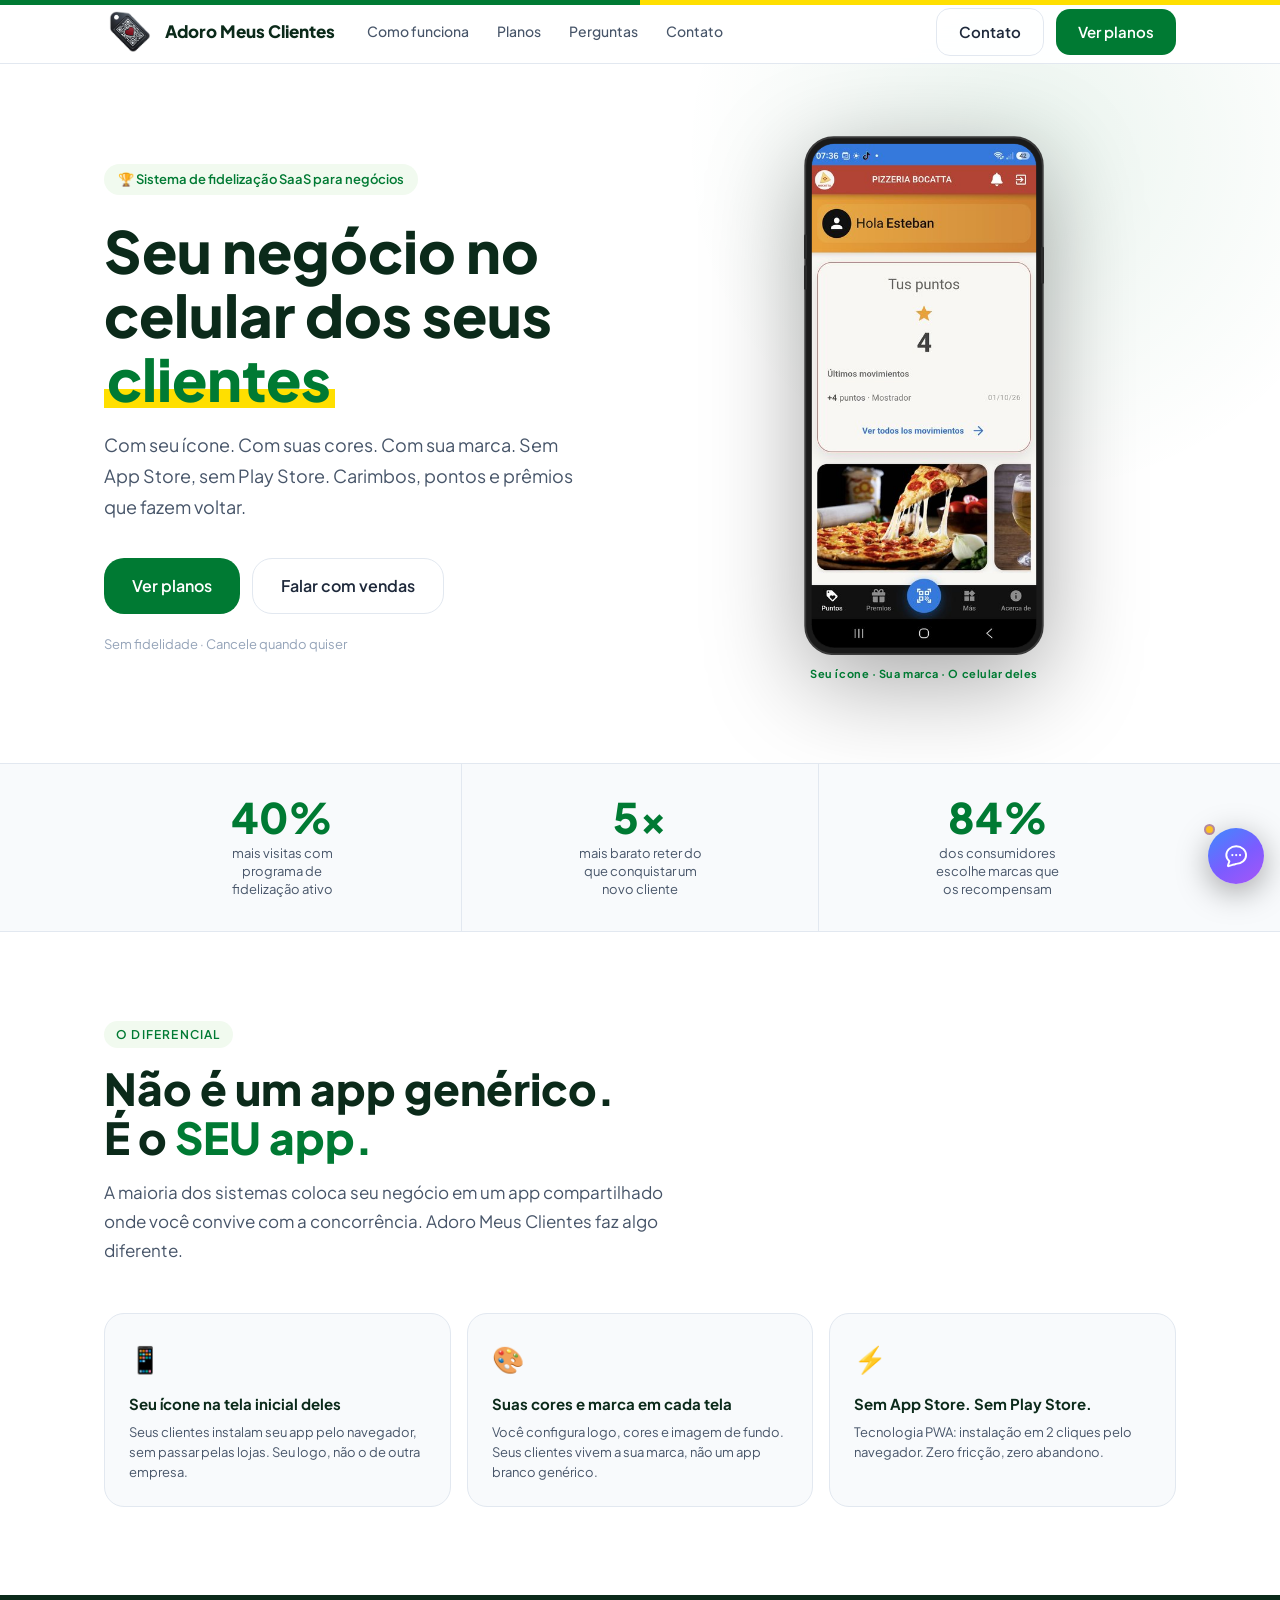
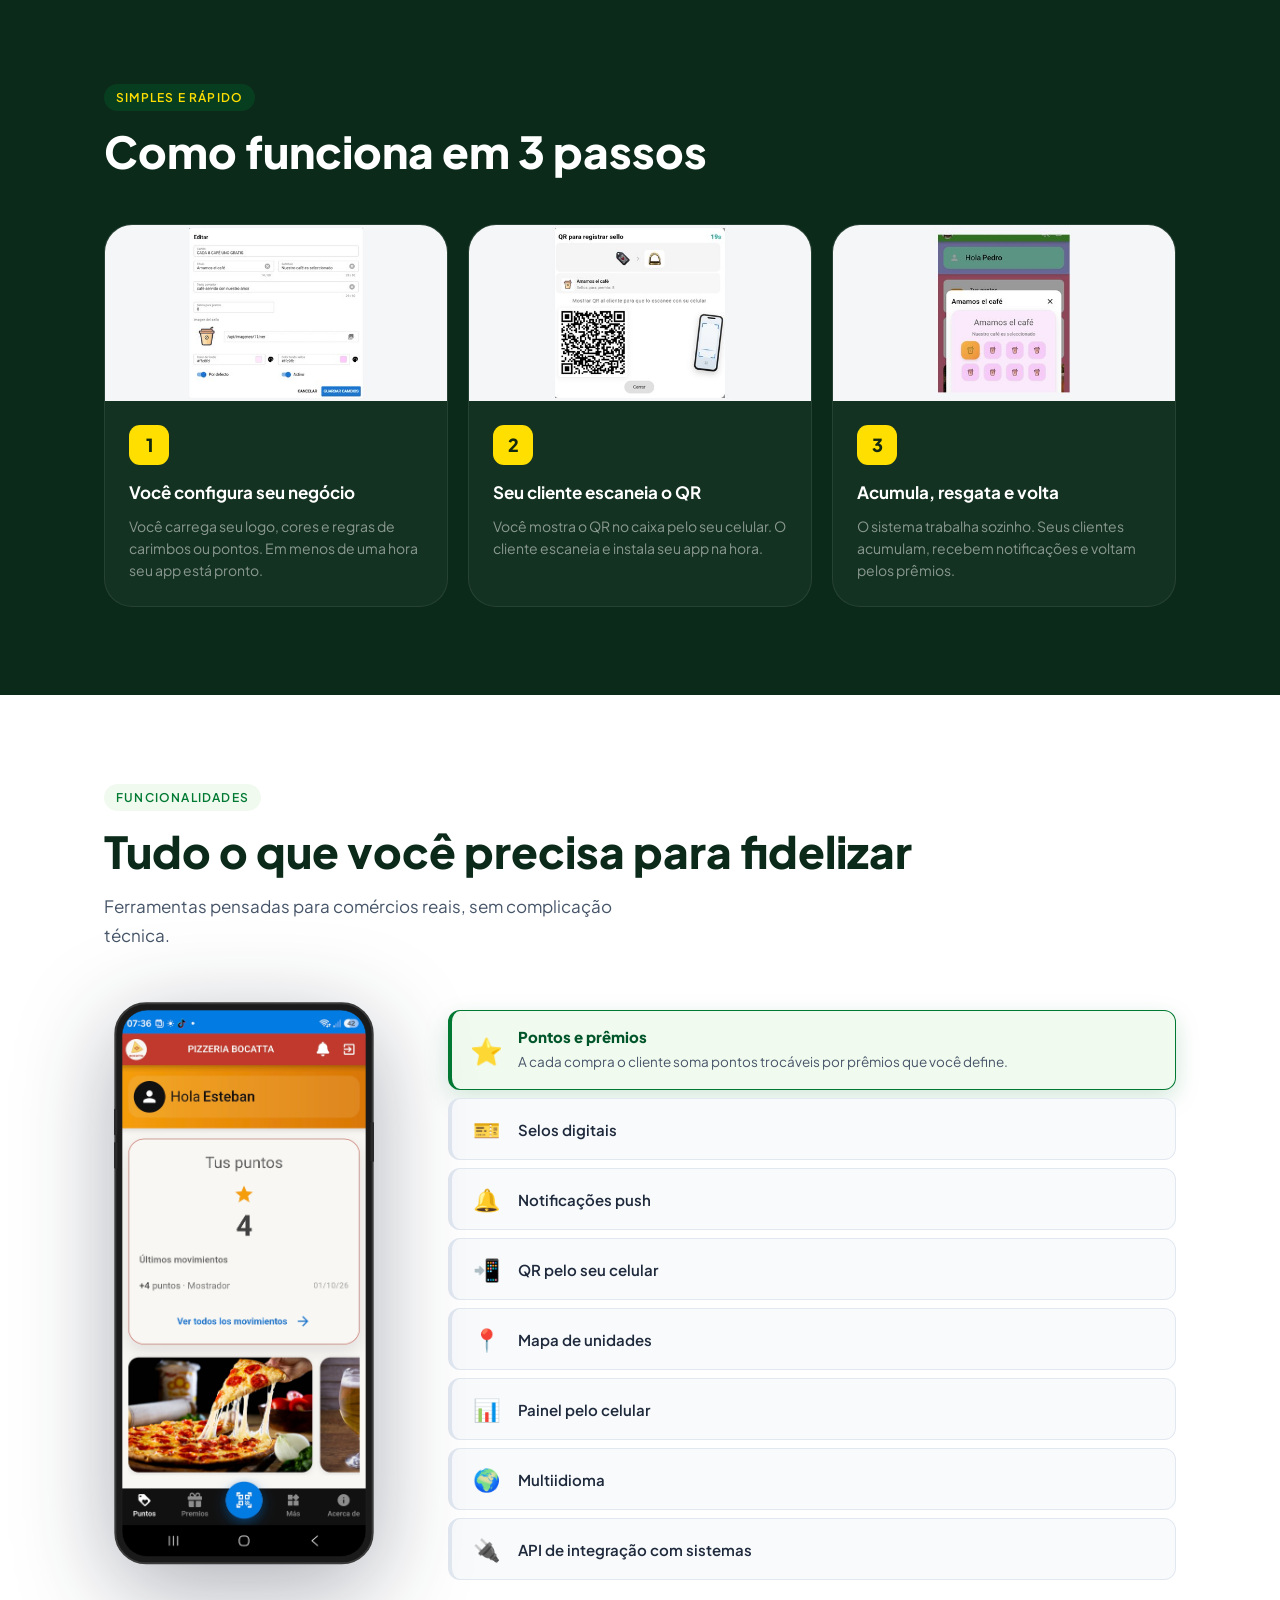
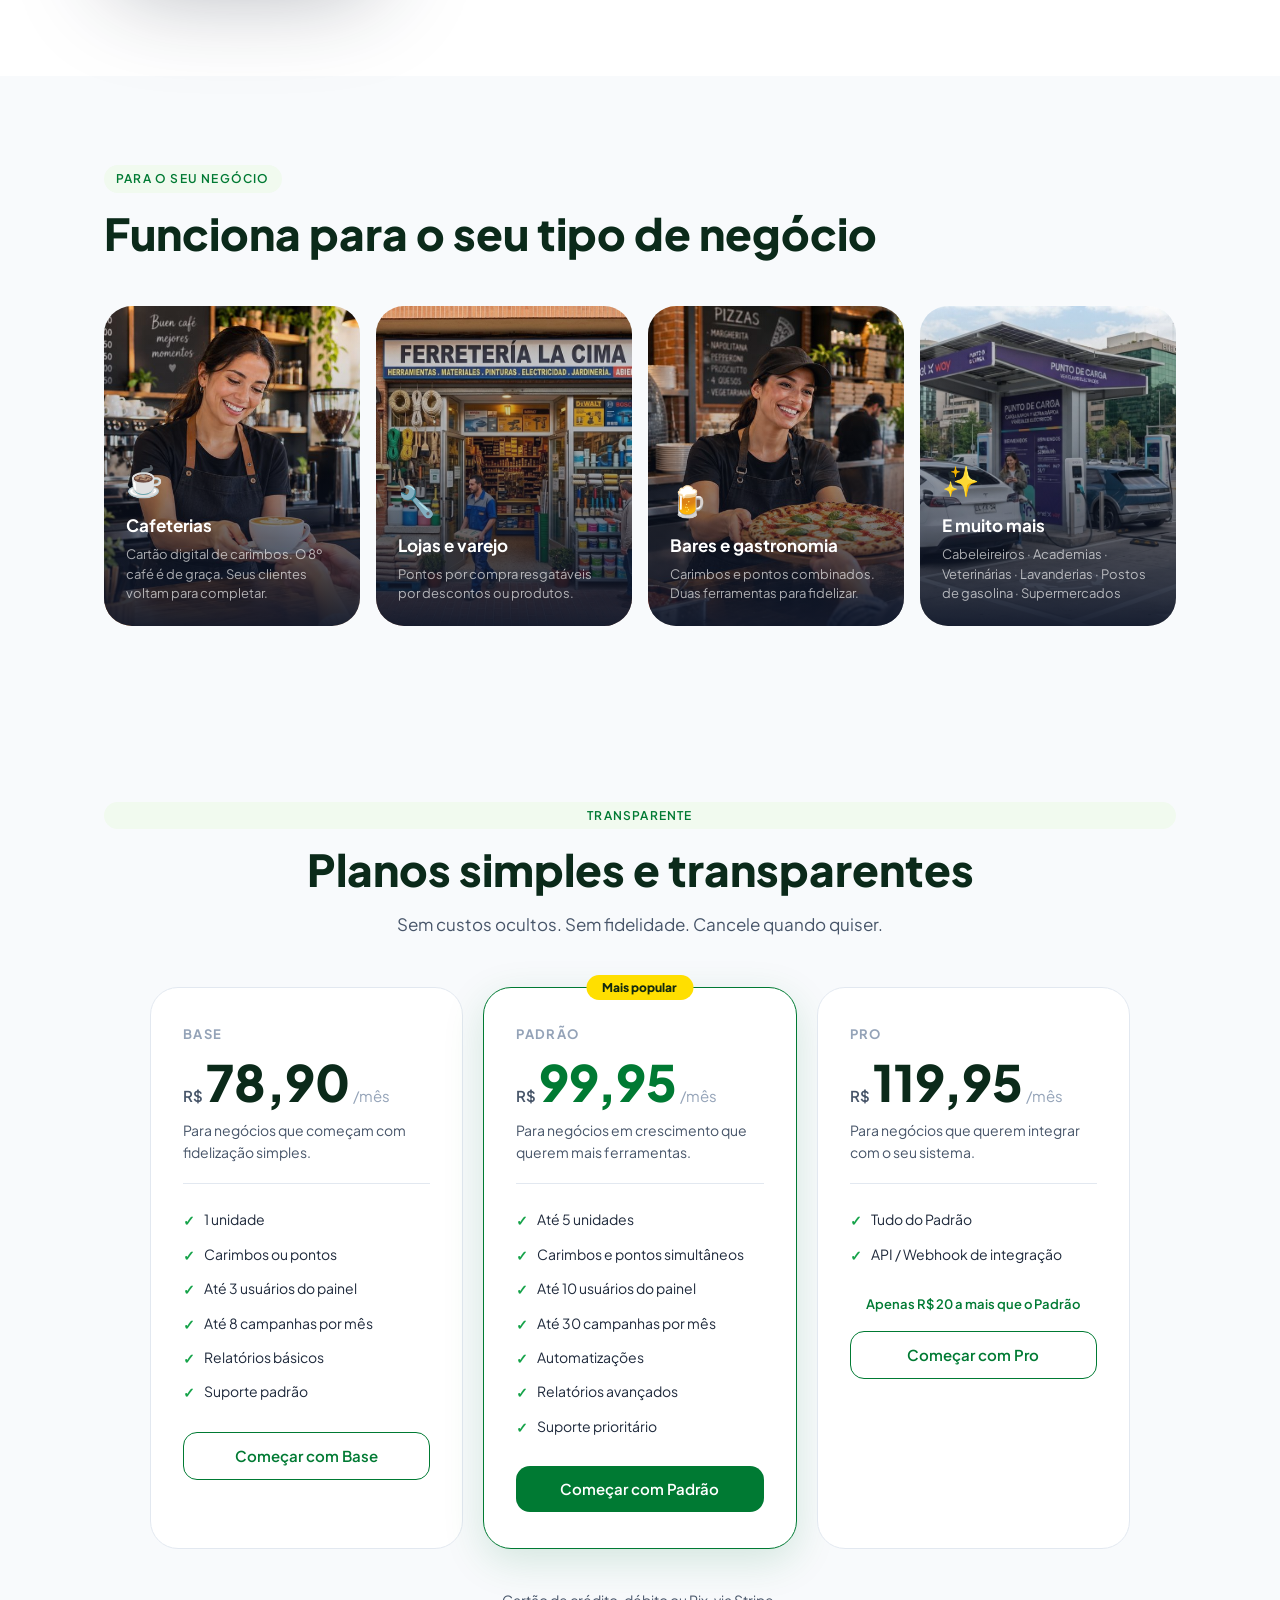
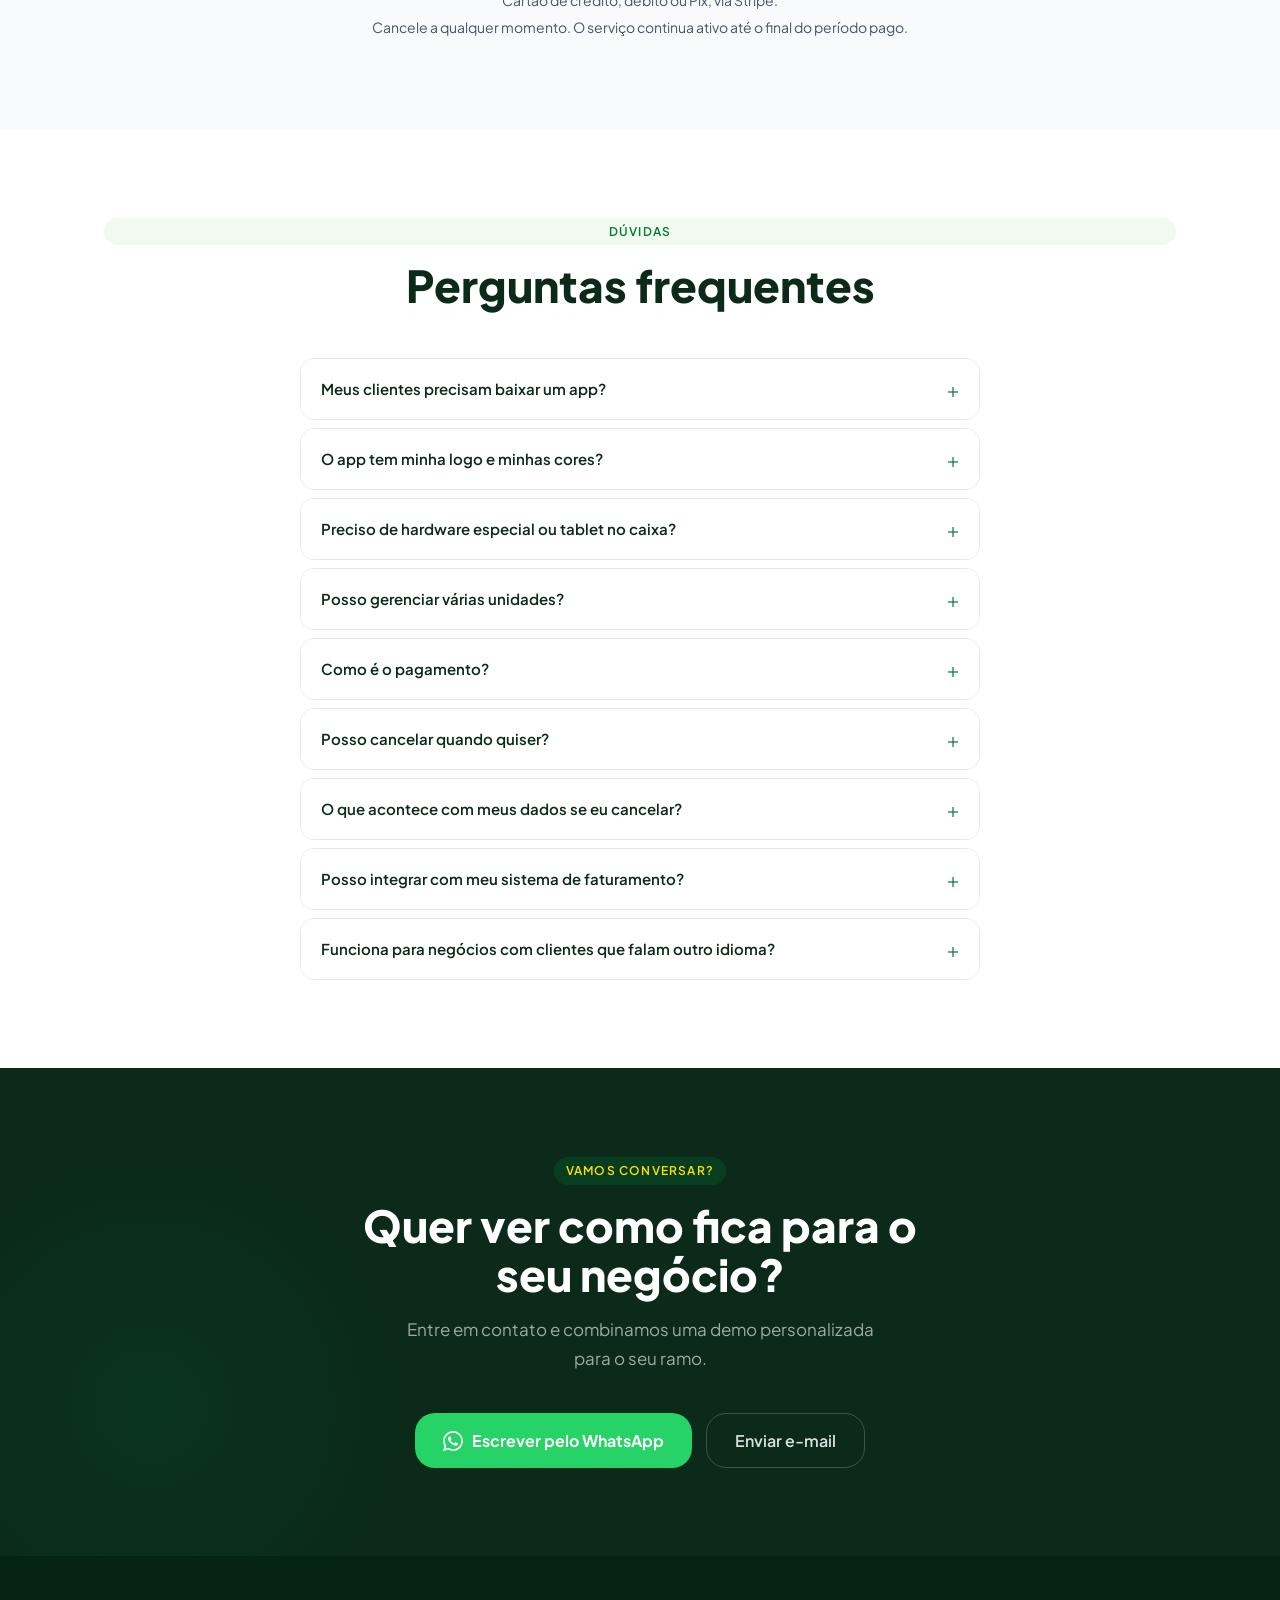
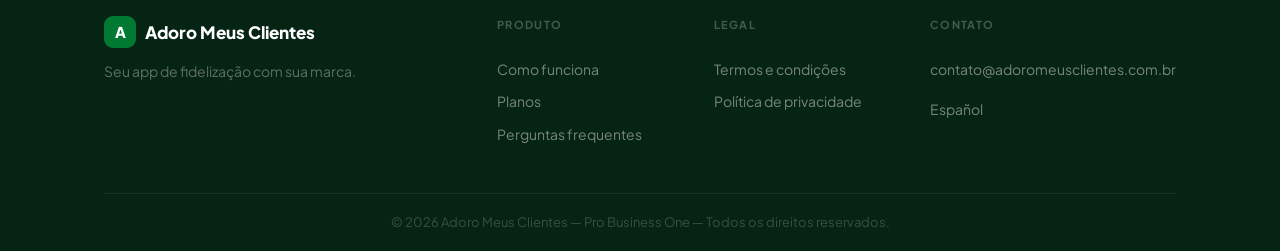
==== index.html @ e7fc1206 "feat: sitio Adoro Meus Clientes (pt-BR) a partir del sitio AmoMisClientes Misma estructura y código " ====
<!DOCTYPE html>
<html lang="pt-BR">
<head>
  <meta charset="utf-8"/>
  <meta name="viewport" content="width=device-width,initial-scale=1"/>
  <meta name="description" content="Sistema SaaS de fidelização para negócios. Seu app com sua marca no celular dos seus clientes. Carimbos, pontos e prêmios que fazem voltar."/>
  <title>Adoro Meus Clientes — Programa de fidelização para cafeterias, comércios e bares</title>
  <!-- SEO: idiomas y vista previa al compartir -->
  <link rel="canonical" href="https://adoromeusclientes.com.br/"/>
  <link rel="alternate" hreflang="pt-BR" href="https://adoromeusclientes.com.br/"/>
  <link rel="alternate" hreflang="es" href="https://amomisclientes.com/"/>
  <link rel="alternate" hreflang="x-default" href="https://amomisclientes.com/"/>
  <meta property="og:type" content="website"/>
  <meta property="og:site_name" content="Adoro Meus Clientes"/>
  <meta property="og:url" content="https://adoromeusclientes.com.br/"/>
  <meta property="og:title" content="Adoro Meus Clientes — Programa de fidelização para cafeterias, comércios e bares"/>
  <meta property="og:description" content="Sistema SaaS de fidelização para negócios. Seu app com sua marca no celular dos seus clientes. Carimbos, pontos e prêmios que fazem voltar."/>
  <meta property="og:image" content="https://adoromeusclientes.com.br/img/og-adoromeusclientes.jpg"/>
  <meta property="og:image:width" content="1200"/>
  <meta property="og:image:height" content="630"/>
  <meta property="og:locale" content="pt_BR"/>
  <meta property="og:locale:alternate" content="es_LA"/>
  <meta name="twitter:card" content="summary_large_image"/>
  <meta name="twitter:title" content="Adoro Meus Clientes — Programa de fidelização para cafeterias, comércios e bares"/>
  <meta name="twitter:description" content="Sistema SaaS de fidelização para negócios. Seu app com sua marca no celular dos seus clientes. Carimbos, pontos e prêmios que fazem voltar."/>
  <meta name="twitter:image" content="https://adoromeusclientes.com.br/img/og-adoromeusclientes.jpg"/>
  <script type="application/ld+json">
  {"@context": "https://schema.org", "@type": "Organization", "name": "Adoro Meus Clientes", "url": "https://adoromeusclientes.com.br/", "logo": "https://adoromeusclientes.com.br/img/logo_3_transparente.png", "parentOrganization": {"@type": "Organization", "name": "Pro Business One"}, "contactPoint": {"@type": "ContactPoint", "email": "contato@adoromeusclientes.com.br", "contactType": "sales", "availableLanguage": ["pt"]}}
  </script>
  <link rel="preconnect" href="https://fonts.googleapis.com"/>
  <link rel="preconnect" href="https://fonts.gstatic.com" crossorigin/>
  <link href="https://fonts.googleapis.com/css2?family=Plus+Jakarta+Sans:wght@400;500;600;700;800&display=swap" rel="stylesheet"/>
  <link rel="stylesheet" href="css/theme.css?v=20261104"/>
  <link rel="stylesheet" href="css/styles.css?v=20261104"/>
  <link rel="stylesheet" href="css/chat.css?v=20261013b"/>
  <!-- Favicon -->
  <link rel="icon" type="image/x-icon" href="favicon.ico"/>
  <link rel="apple-touch-icon" href="img/apple-touch-icon.png"/>
  <!-- PWA Manifest -->
  <link rel="manifest" href="manifest.json"/>
  <meta name="theme-color" content="#1769AA"/>
  <!-- Google Analytics 4 -->
  <script async src="https://www.googletagmanager.com/gtag/js?id=G-VG951C6SQ8"></script>
  <script>
    window.dataLayer = window.dataLayer || [];
    function gtag(){dataLayer.push(arguments);}
    gtag('js', new Date());
    gtag('config', 'G-VG951C6SQ8');
  </script>
</head>
<body>

<!-- NAV -->
<header class="nav" id="nav">
  <div class="nav__inner">
    <a class="nav__logo" href="/">
      <img src="img/logo_3_transparente.png" alt="Adoro Meus Clientes" height="40"/>
      Adoro Meus Clientes
    </a>
    <nav class="nav__links">
      <a href="#como-funciona" data-i18n="nav.features">Como funciona</a>
      <a href="#precos" data-i18n="nav.pricing">Planos</a>
      <a href="#faq" data-i18n="nav.faq">Perguntas</a>
      <a href="#contato" data-i18n="nav.contact">Contato</a>
    </nav>
    <div class="nav__actions">
      <a class="btn-secondary" href="#contato" data-i18n="nav.contact">Contato</a>
      <a class="btn-primary" href="#precos" data-i18n="hero.ctaPrimary">Ver planos</a>
    </div>
    <button class="nav__burger" id="nav-burger" aria-expanded="false" aria-label="Menu">
      <span></span><span></span><span></span>
    </button>
  </div>
  <div class="nav__mobile" id="nav-mobile" hidden>
    <a href="#como-funciona" data-i18n="nav.features">Como funciona</a>
    <a href="#precos" data-i18n="nav.pricing">Planos</a>
    <a href="#faq" data-i18n="nav.faq">Perguntas</a>
    <a href="#contato" data-i18n="nav.contact">Contato</a>
    <a class="btn-primary btn-primary nav__mobile btn-primary" href="#precos" data-i18n="hero.ctaPrimary">Ver planos</a>
  </div>
</header>

<!-- HERO -->
<section class="hero" style="padding-top:calc(64px + 72px)">
  <div class="container">
    <div class="hero__inner">
      <div class="hero__text">
        <div class="hero__badge" data-i18n="hero.eyebrow">🏆 Sistema de fidelização SaaS para negócios</div>
        <h1 class="hero__h">
          <span data-i18n="hero.h1a">Seu negócio no</span><br>
          <span data-i18n="hero.h1b">celular dos seus</span><br>
          <span class="hero__accent" data-i18n="hero.h1c">clientes</span>
        </h1>
        <p class="hero__sub" data-i18n="hero.sub">Com seu ícone. Com suas cores. Com sua marca. Sem App Store, sem Play Store. Carimbos, pontos e prêmios que fazem voltar.</p>
        <div class="hero__ctas">
          <a class="btn-primary lg" href="#precos" data-i18n="hero.ctaPrimary">Ver planos</a>
          <a class="btn-secondary lg" href="#contato" data-i18n="hero.ctaSecondary">Falar com vendas</a>
        </div>
        <p class="hero__note" data-i18n="hero.badge">Sem fidelidade · Cancele quando quiser</p>
      </div>
      <div class="hero__visual">
        <div class="samsung-mockup">
          <svg class="samsung-frame" viewBox="0 0 390 844" xmlns="http://www.w3.org/2000/svg">
            <defs>
              <clipPath id="screen-clip">
                <rect x="12" y="12" width="366" height="820" rx="38" ry="38"/>
              </clipPath>
            </defs>
            <rect x="2" y="2" width="386" height="840" rx="46" ry="46" fill="#1a1a1a" stroke="#3a3a3a" stroke-width="3"/>
            <rect x="12" y="12" width="366" height="820" rx="38" ry="38" fill="#000"/>
            <circle cx="195" cy="30" r="6" fill="#111"/>
            <rect x="385" y="180" width="5" height="60" rx="2" fill="#2a2a2a"/>
            <rect x="0" y="160" width="5" height="40" rx="2" fill="#2a2a2a"/>
            <rect x="0" y="210" width="5" height="40" rx="2" fill="#2a2a2a"/>
            <image href="/imagenes/bocatta_screenshot.jpg" x="12" y="12" width="366" height="820" clip-path="url(#screen-clip)" preserveAspectRatio="xMidYMin slice"/>
            <rect x="12" y="12" width="366" height="820" rx="38" ry="38" fill="none" stroke="#222" stroke-width="1"/>
          </svg>
          <div class="phone__label" data-i18n="hero.phoneLabel">Seu ícone · Sua marca · O celular deles</div>
        </div>
      </div>
    </div>
  </div>
</section>

<!-- STATS -->
<div class="stats-bar">
  <div class="container">
    <div class="stats-bar__inner">
      <div class="stat">
        <div class="stat__n" data-i18n="social_proof.stat1_num">40%</div>
        <div class="stat__l" data-i18n="social_proof.stat1_label">mais visitas com programa de fidelização ativo</div>
      </div>
      <div class="stat">
        <div class="stat__n" data-i18n="social_proof.stat2_num">5x</div>
        <div class="stat__l" data-i18n="social_proof.stat2_label">mais barato reter do que conquistar um novo cliente</div>
      </div>
      <div class="stat">
        <div class="stat__n" data-i18n="social_proof.stat3_num">84%</div>
        <div class="stat__l" data-i18n="social_proof.stat3_label">dos consumidores escolhe marcas que os recompensam</div>
      </div>
    </div>
  </div>
</div>


<!-- DIFERENCIADOR -->
<section class="diff" id="diferenciador">
  <div class="container">
    <div class="eyebrow" data-i18n="eyebrow.diff">O diferencial</div>
    <h2 class="section-h">Não é um app genérico.<br>É o <span style="color:var(--brand)">SEU app.</span></h2>
    <p class="section-sub" data-i18n="differentiator.sub">A maioria dos sistemas coloca seu negócio em um app compartilhado onde você convive com a concorrência. Adoro Meus Clientes faz algo diferente.</p>

    <div class="diff__points">
      <div class="diff__point">
        <div class="diff__point-ico">📱</div>
        <h3 data-i18n="differentiator.point1_title">Seu ícone na tela inicial deles</h3>
        <p data-i18n="differentiator.point1_text">Seus clientes instalam seu app pelo navegador, sem passar pelas lojas. Seu logo, não o de outra empresa.</p>
      </div>
      <div class="diff__point">
        <div class="diff__point-ico">🎨</div>
        <h3 data-i18n="differentiator.point2_title">Suas cores e marca em cada tela</h3>
        <p data-i18n="differentiator.point2_text">Você configura logo, cores e imagem de fundo. Seus clientes vivem a sua marca, não um app branco genérico.</p>
      </div>
      <div class="diff__point">
        <div class="diff__point-ico">⚡</div>
        <h3 data-i18n="differentiator.point3_title">Sem App Store. Sem Play Store.</h3>
        <p data-i18n="differentiator.point3_text">Tecnologia PWA: instalação em 2 cliques pelo navegador. Zero fricção, zero abandono.</p>
      </div>
    </div>
  </div>
</section>

<!-- CÓMO FUNCIONA -->
<section class="how" id="como-funciona">
  <div class="container">
    <div class="eyebrow" data-i18n="eyebrow.how">Simples e rápido</div>
    <h2 class="section-h" style="color:#fff" data-i18n="how.title">Como funciona em 3 passos</h2>
    <div class="how__grid">
      <div class="how__step">
        <img class="how__step-img" src="/imagenes/carton_configuracion.jpg" data-lightbox alt="Painel de configuração do Adoro Meus Clientes"/>
        <div class="how__step-body">
          <div class="how__step-num">1</div>
          <h3 data-i18n="how.step1_title">Você configura seu negócio</h3>
          <p data-i18n="how.step1_text">Você carrega seu logo, cores e regras de carimbos ou pontos. Em menos de uma hora seu app está pronto.</p>
        </div>
      </div>
      <div class="how__step">
        <img class="how__step-img" src="/imagenes/sello_escanear.jpg" data-lightbox alt="QR para registrar sello"/>
        <div class="how__step-body">
          <div class="how__step-num">2</div>
          <h3 data-i18n="how.step2_title">Seu cliente escaneia o QR</h3>
          <p data-i18n="how.step2_text">Você mostra o QR no caixa pelo seu celular. O cliente escaneia e instala seu app na hora.</p>
        </div>
      </div>
      <div class="how__step">
        <img class="how__step-img" src="/imagenes/carton_en_movil.jpg" data-lightbox alt="Cliente com o cartão de carimbos no celular"/>
        <div class="how__step-body">
          <div class="how__step-num">3</div>
          <h3 data-i18n="how.step3_title">Acumula, resgata e volta</h3>
          <p data-i18n="how.step3_text">O sistema trabalha sozinho. Seus clientes acumulam, recebem notificações e voltam pelos prêmios.</p>
        </div>
      </div>
    </div>
  </div>
</section>

<!-- FUNCIONALIDADES -->
<section class="features" id="funcionalidades">
  <div class="container">
    <div class="eyebrow" data-i18n="eyebrow.features">Funcionalidades</div>
    <h2 class="section-h" data-i18n="features.title">Tudo o que você precisa para fidelizar</h2>
    <p class="section-sub" data-i18n="features.sub">Ferramentas pensadas para comércios reais, sem complicação técnica.</p>
    <div class="feat-showcase">
      <!-- Mockup de celular: izquierda -->
      <div class="feat-phone">
        <div class="feat-phone__mockup">
          <svg class="feat-phone__frame" viewBox="0 0 390 844" xmlns="http://www.w3.org/2000/svg">
            <defs>
              <clipPath id="feat-screen-clip">
                <rect x="12" y="12" width="366" height="820" rx="38" ry="38"/>
              </clipPath>
            </defs>
            <rect x="2" y="2" width="386" height="840" rx="46" ry="46" fill="#1a1a1a" stroke="#3a3a3a" stroke-width="3"/>
            <rect x="12" y="12" width="366" height="820" rx="38" ry="38" fill="#000"/>
            <circle cx="195" cy="30" r="6" fill="#111"/>
            <rect x="385" y="180" width="5" height="60" rx="2" fill="#2a2a2a"/>
            <rect x="0" y="160" width="5" height="40" rx="2" fill="#2a2a2a"/>
            <rect x="0" y="210" width="5" height="40" rx="2" fill="#2a2a2a"/>
            <image id="feat-phone-img" href="/imagenes/puntos.jpg" x="12" y="12" width="366" height="820" clip-path="url(#feat-screen-clip)" preserveAspectRatio="xMidYMin slice"/>
            <rect x="12" y="12" width="366" height="820" rx="38" ry="38" fill="none" stroke="#222" stroke-width="1"/>
          </svg>
        </div>
      </div>
      <!-- Lista de features: derecha -->
      <div class="feat-list">
        <button class="feat-item active" data-feat="0">
          <span class="feat-item__ico">⭐</span>
          <div class="feat-item__info">
            <div class="feat-item__title" data-i18n="features.f2Title">Pontos e prêmios</div>
            <div class="feat-item__text" data-i18n="features.f2Text">A cada compra o cliente soma pontos trocáveis por prêmios que você define.</div>
          </div>
        </button>
        <button class="feat-item" data-feat="1">
          <span class="feat-item__ico">🎫</span>
          <div class="feat-item__info">
            <div class="feat-item__title" data-i18n="features.f1Title">Selos digitais</div>
            <div class="feat-item__text" data-i18n="features.f1Text">O clássico cartão fidelidade em versão digital. Você define as regras.</div>
          </div>
        </button>
        <button class="feat-item" data-feat="2">
          <span class="feat-item__ico">🔔</span>
          <div class="feat-item__info">
            <div class="feat-item__title" data-i18n="features.f3Title">Notificações push</div>
            <div class="feat-item__text" data-i18n="features.f3Text">Envie promoções direto no celular. Sem e-mail, sem WhatsApp em massa.</div>
          </div>
        </button>
        <button class="feat-item" data-feat="3">
          <span class="feat-item__ico">📲</span>
          <div class="feat-item__info">
            <div class="feat-item__title" data-i18n="features.f4Title">QR pelo seu celular</div>
            <div class="feat-item__text" data-i18n="features.f4Text">Você gera o QR pelo seu smartphone. Sem hardware extra, sem tablet no caixa.</div>
          </div>
        </button>
        <button class="feat-item" data-feat="4">
          <span class="feat-item__ico">📍</span>
          <div class="feat-item__info">
            <div class="feat-item__title" data-i18n="features.f5Title">Mapa de unidades</div>
            <div class="feat-item__text" data-i18n="features.f5Text">O cliente vê qual unidade fica mais perto e pode entrar em contato pelo WhatsApp.</div>
          </div>
        </button>
        <button class="feat-item" data-feat="5">
          <span class="feat-item__ico">📊</span>
          <div class="feat-item__info">
            <div class="feat-item__title" data-i18n="features.f6Title">Painel pelo celular</div>
            <div class="feat-item__text" data-i18n="features.f6Text">Você administra tudo pelo seu telefone. Estatísticas, QR, notificações.</div>
          </div>
        </button>
        <button class="feat-item" data-feat="6">
          <span class="feat-item__ico">🌍</span>
          <div class="feat-item__info">
            <div class="feat-item__title" data-i18n="features.f7Title">Multiidioma</div>
            <div class="feat-item__text" data-i18n="features.f7Text">Espanhol, inglês e português. Ideal para regiões turísticas e internacionais.</div>
          </div>
        </button>
        <button class="feat-item" data-feat="7">
          <span class="feat-item__ico">🔌</span>
          <div class="feat-item__info">
            <div class="feat-item__title" data-i18n="features.f8Title">API de integração com sistemas</div>
            <div class="feat-item__text" data-i18n="features.f8Text">Conecte com seu PDV ou ERP. Os pontos são somados automaticamente.</div>
          </div>
        </button>
      </div>

    </div>
  </div>
</section>

<!-- CASOS DE USO -->
<section class="usecases" id="rubros">
  <div class="container">
    <div class="eyebrow" data-i18n="eyebrow.usecases">Para o seu negócio</div>
    <h2 class="section-h" data-i18n="usecases.title">Funciona para o seu tipo de negócio</h2>
    <div class="usecases__grid">
      <div class="usecase">
        <img class="usecase__img" src="/imagenes/cafeteria.jpg" alt="Cafeterias"/>
        <div class="usecase__overlay"><div class="usecase__ico">☕</div><h3 data-i18n="usecases.cafe_title">Cafeterias</h3><p data-i18n="usecases.cafe_text">Cartão digital de carimbos. O 8º café é de graça. Seus clientes voltam para completar.</p></div>
      </div>
      <div class="usecase">
        <img class="usecase__img" src="/imagenes/ferreteria.jpg" alt="Lojas de ferragens e varejo"/>
        <div class="usecase__overlay"><div class="usecase__ico">🔧</div><h3 data-i18n="usecases.retail_title">Lojas e varejo</h3><p data-i18n="usecases.retail_text">Pontos por compra resgatáveis por descontos ou produtos.</p></div>
      </div>
      <div class="usecase">
        <img class="usecase__img" src="/imagenes/pizzeria.jpg" alt="Bares e gastronomia"/>
        <div class="usecase__overlay"><div class="usecase__ico">🍺</div><h3 data-i18n="usecases.bar_title">Bares e gastronomia</h3><p data-i18n="usecases.bar_text">Carimbos e pontos combinados. Duas ferramentas para fidelizar.</p></div>
      </div>
      <div class="usecase">
        <img class="usecase__img" src="/imagenes/estacion_de_carga.jpg" alt="Estação de recarga de veículos elétricos"/>
        <div class="usecase__overlay"><div class="usecase__ico">✨</div><h3 data-i18n="usecases.other_title">E muito mais</h3><p data-i18n="usecases.other_text">Cabeleireiros · Academias · Veterinárias · Lavanderias · Postos de gasolina · Supermercados</p></div>
      </div>
    </div>
  </div>
</section>


<!-- PRECIOS -->
<section class="pricing" id="precos">
  <div class="container">
    <div class="eyebrow" style="display:block;text-align:center" data-i18n="eyebrow.pricing">Transparente</div>
    <h2 class="section-h section-h--center" data-i18n="pricing.title">Planos simples e transparentes</h2>
    <p class="section-sub section-sub--center" data-i18n="pricing.sub">Sem custos ocultos. Sem fidelidade. Cancele quando quiser.</p>
    <div class="pricing__grid">
      <!-- PLAN BASE -->
      <div class="plan">
        <div class="plan__name" data-i18n="pricing.base_name">Base</div>
        <div class="plan__price">
          <span class="plan__cur" data-i18n="pricing.currency">R$</span>
          <span class="plan__amt" data-i18n="pricing.base_price">78,90</span>
          <span class="plan__per">/<span data-i18n="pricing.monthly">mês</span></span>
        </div>
        <p class="plan__desc" data-i18n="pricing.base_desc">Para negócios que começam com fidelização simples.</p>
        <ul class="plan__list">
          <li><span class="checkmark">✓</span><span data-i18n="pricing.base_f1">1 unidade</span></li>
          <li><span class="checkmark">✓</span><span data-i18n="pricing.base_f2">Carimbos ou pontos</span></li>
          <li><span class="checkmark">✓</span><span data-i18n="pricing.base_f3">Até 3 usuários do painel</span></li>
          <li><span class="checkmark">✓</span><span data-i18n="pricing.base_f4">Até 8 campanhas por mês</span></li>
          <li><span class="checkmark">✓</span><span data-i18n="pricing.base_f5">Relatórios básicos</span></li>
          <li><span class="checkmark">✓</span><span data-i18n="pricing.base_f6">Suporte padrão</span></li>
        </ul>
        <a class="btn-outline" href="#contato" data-i18n="pricing.base_cta">Começar com Base</a>
      </div>
      <!-- PLAN ESTÁNDAR -->
      <div class="plan plan--featured">
        <div class="plan__badge" data-i18n="pricing.popular_badge">Mais popular</div>
        <div class="plan__name" data-i18n="pricing.std_name">Padrão</div>
        <div class="plan__price">
          <span class="plan__cur" data-i18n="pricing.currency">R$</span>
          <span class="plan__amt" data-i18n="pricing.std_price">99,95</span>
          <span class="plan__per">/<span data-i18n="pricing.monthly">mês</span></span>
        </div>
        <p class="plan__desc" data-i18n="pricing.std_desc">Para negócios em crescimento que querem mais ferramentas.</p>
        <ul class="plan__list">
          <li><span class="checkmark">✓</span><span data-i18n="pricing.std_f1">Até 5 unidades</span></li>
          <li><span class="checkmark">✓</span><span data-i18n="pricing.std_f2">Carimbos e pontos simultâneos</span></li>
          <li><span class="checkmark">✓</span><span data-i18n="pricing.std_f3">Até 10 usuários do painel</span></li>
          <li><span class="checkmark">✓</span><span data-i18n="pricing.std_f4">Até 30 campanhas por mês</span></li>
          <li><span class="checkmark">✓</span><span data-i18n="pricing.std_f5">Automatizações</span></li>
          <li><span class="checkmark">✓</span><span data-i18n="pricing.std_f6">Relatórios avançados</span></li>
          <li><span class="checkmark">✓</span><span data-i18n="pricing.std_f7">Suporte prioritário</span></li>
        </ul>
        <a class="btn-primary btn--full" style="width:100%;justify-content:center;display:flex" href="#contato" data-i18n="pricing.std_cta">Começar com Padrão</a>
      </div>
      <!-- PLAN PRO -->
      <div class="plan">
        <div class="plan__name" data-i18n="pricing.pro_name">Pro</div>
        <div class="plan__price">
          <span class="plan__cur" data-i18n="pricing.currency">R$</span>
          <span class="plan__amt" data-i18n="pricing.pro_price">119,95</span>
          <span class="plan__per">/<span data-i18n="pricing.monthly">mês</span></span>
        </div>
        <p class="plan__desc" data-i18n="pricing.pro_desc">Para negócios que querem integrar com o seu sistema.</p>
        <ul class="plan__list">
          <li><span class="checkmark">✓</span><span data-i18n="pricing.pro_f1">Tudo do Padrão</span></li>
          <li><span class="checkmark">✓</span><span data-i18n="pricing.pro_f2">API / Webhook de integração</span></li>
        </ul>
        <p class="plan__nudge" data-i18n="pricing.pro_nudge" style="font-size:13px;color:var(--brand);font-weight:600;margin-bottom:16px">Apenas R$ 20 a mais que o Padrão</p>
        <a class="btn-outline" href="#contato" data-i18n="pricing.pro_cta">Começar com Pro</a>
      </div>
    </div>
    <div class="pricing__note">
      <p data-i18n="pricing.payment_text">Cartão de crédito, débito ou Pix, via Stripe.</p>
      <p data-i18n="pricing.cancel_text">Cancele a qualquer momento. O serviço continua ativo até o final do período pago.</p>
    </div>
  </div>
</section>

<!-- FAQ -->
<section class="faq" id="faq">
  <div class="container">
    <div class="eyebrow" style="display:block;text-align:center" data-i18n="eyebrow.faq">Dúvidas</div>
    <h2 class="section-h section-h--center" data-i18n="faq.title">Perguntas frequentes</h2>
    <div class="faq__list">
      <details class="faq__item"><summary data-i18n="faq.q1">Meus clientes precisam baixar um app?</summary><p data-i18n="faq.a1">Não. Adoro Meus Clientes usa tecnologia PWA: seus clientes instalam o app direto do navegador em 2 cliques, sem App Store nem Play Store.</p></details>
      <details class="faq__item"><summary data-i18n="faq.q2">O app tem minha logo e minhas cores?</summary><p data-i18n="faq.a2">Sim. Você configura toda sua identidade visual: logo, ícone no celular, cores do app. Seus clientes veem sua marca, não a nossa.</p></details>
      <details class="faq__item"><summary data-i18n="faq.q3">Preciso de hardware especial ou tablet no caixa?</summary><p data-i18n="faq.a3">Não. Você gera o QR do seu próprio celular ou do seu funcionário. Sem investimento em hardware.</p></details>
      <details class="faq__item"><summary data-i18n="faq.q4">Posso gerenciar várias unidades?</summary><p data-i18n="faq.a4">Sim. O plano Base inclui 1 unidade, o Padrão e Pro até 5. Cada unidade tem endereço e geolocalização no mapa. Se você tem mais de 5 unidades, fale com a gente e montamos um plano sob medida.</p></details>
      <details class="faq__item"><summary data-i18n="faq.q5">Como é o pagamento?</summary><p data-i18n="faq.a5">Via Stripe, com cartão de crédito, débito ou Pix. Pagamento mensal, sem fidelidade.</p></details>
      <details class="faq__item"><summary data-i18n="faq.q6">Posso cancelar quando quiser?</summary><p data-i18n="faq.a6">Sim. Cancele quando quiser pelo seu painel. O serviço continua ativo até o final do período pago.</p></details>
      <details class="faq__item"><summary data-i18n="faq.q7">O que acontece com meus dados se eu cancelar?</summary><p data-i18n="faq.a7">Seus dados e dos seus clientes ficam guardados por 90 dias. Nunca compartilhamos dados de negócios ou clientes com terceiros.</p></details>
      <details class="faq__item"><summary data-i18n="faq.q8">Posso integrar com meu sistema de faturamento?</summary><p data-i18n="faq.a8">Sim. O plano Pro inclui API/Webhook básico para conectar com seu PDV ou ERP e somar pontos automaticamente.</p></details>
      <details class="faq__item"><summary data-i18n="faq.q9">Funciona para negócios com clientes que falam outro idioma?</summary><p data-i18n="faq.a9">Sim. O app do cliente é multi-idioma: espanhol, inglês e português. Ideal para regiões turísticas.</p></details>
    </div>
  </div>
</section>

<!-- CONTACTO -->
<section class="contact" id="contato">
  <div class="container">
    <div class="contact__inner">
      <div class="eyebrow" data-i18n="eyebrow.contact">Vamos conversar?</div>
      <h2 class="section-h" data-i18n="contact.title">Quer ver como fica para o seu negócio?</h2>
      <p class="contact__sub" data-i18n="contact.sub">Entre em contato e combinamos uma demo personalizada para o seu ramo.</p>
      <div class="contact__ctas">
        <a class="btn-wa" href="https://wa.me/5493XXXXXXXXX" target="_blank" rel="noopener">
          <svg width="20" height="20" viewBox="0 0 24 24" fill="currentColor"><path d="M17.472 14.382c-.297-.149-1.758-.867-2.03-.967-.273-.099-.471-.148-.67.15-.197.297-.767.966-.94 1.164-.173.199-.347.223-.644.075-.297-.15-1.255-.463-2.39-1.475-.883-.788-1.48-1.761-1.653-2.059-.173-.297-.018-.458.13-.606.134-.133.298-.347.446-.52.149-.174.198-.298.298-.497.099-.198.05-.371-.025-.52-.075-.149-.669-1.612-.916-2.207-.242-.579-.487-.5-.669-.51-.173-.008-.371-.01-.57-.01-.198 0-.52.074-.792.372-.272.297-1.04 1.016-1.04 2.479 0 1.462 1.065 2.875 1.213 3.074.149.198 2.096 3.2 5.077 4.487.709.306 1.262.489 1.694.625.712.227 1.36.195 1.871.118.571-.085 1.758-.719 2.006-1.413.248-.694.248-1.289.173-1.413-.074-.124-.272-.198-.57-.347m-5.421 7.403h-.004a9.87 9.87 0 01-5.031-1.378l-.361-.214-3.741.982.998-3.648-.235-.374a9.86 9.86 0 01-1.51-5.26c.001-5.45 4.436-9.884 9.888-9.884 2.64 0 5.122 1.03 6.988 2.898a9.825 9.825 0 012.893 6.994c-.003 5.45-4.437 9.884-9.885 9.884m8.413-18.297A11.815 11.815 0 0012.05 0C5.495 0 .16 5.335.157 11.892c0 2.096.547 4.142 1.588 5.945L.057 24l6.305-1.654a11.882 11.882 0 005.683 1.448h.005c6.554 0 11.89-5.335 11.893-11.893a11.821 11.821 0 00-3.48-8.413z"/></svg>
          <span data-i18n="contact.whatsapp_label">Escrever pelo WhatsApp</span>
        </a>
        <a class="btn-ghost-white" href="mailto:contato@adoromeusclientes.com.br" data-i18n="contact.email_label">Enviar e-mail</a>
      </div>
    </div>
  </div>
</section>

<!-- FOOTER -->
<footer class="footer">
  <div class="container">
    <div class="footer__grid">
      <div>
        <a class="nav__logo" href="/" style="color:#fff;margin-bottom:12px;display:inline-flex">
          <span class="nav__logo-mark">A</span>Adoro Meus Clientes
        </a>
        <p class="footer__tagline" data-i18n="footer.tagline">Seu app de fidelização com sua marca.</p>
      </div>
      <div class="footer__col">
        <div class="footer__col-title" data-i18n="footer.links_title">Produto</div>
        <a href="#como-funciona" data-i18n="footer.link_features">Como funciona</a>
        <a href="#precos" data-i18n="footer.link_pricing">Planos</a>
        <a href="#faq" data-i18n="footer.link_faq">Perguntas frequentes</a>
      </div>
      <div class="footer__col">
        <div class="footer__col-title" data-i18n="footer.legal_title">Legal</div>
        <a href="/termos" data-i18n="footer.link_terms">Termos e condições</a>
        <a href="/privacidade" data-i18n="footer.link_privacy">Política de privacidade</a>
      </div>
      <div class="footer__col">
        <div class="footer__col-title" data-i18n="footer.contact_title">Contato</div>
        <a href="mailto:contato@adoromeusclientes.com.br">contato@adoromeusclientes.com.br</a>
        <div class="footer__langs"><a href="https://amomisclientes.com/" hreflang="es" lang="es">Español</a></div>
      </div>
    </div>
    <div class="footer__bottom">
      <p>© <span id="y"></span> <span data-i18n="footer.brand">Adoro Meus Clientes — Pro Business One</span> — <span data-i18n="footer.rights">Todos os direitos reservados.</span></p>
    </div>
  </div>
</footer>

<!-- CHAT -->
<div class="amo-chat" id="amo-chat-root">
  <div class="amo-chat__backdrop" id="amo-chat-backdrop" hidden aria-hidden="true"></div>
  <button type="button" class="amo-chat__fab" id="amo-chat-fab" aria-expanded="false" aria-controls="amo-chat-panel">
    <span class="amo-chat__fab-pulse" aria-hidden="true"></span>
    <svg class="amo-chat__fab-icon" viewBox="0 0 24 24" fill="none" aria-hidden="true"><path d="M12 3C7.03 3 3 6.58 3 11c0 2.13 1.07 4.07 2.82 5.5L4.5 20.5c-.12.35.22.68.56.56l3.65-1.22A9.9 9.9 0 0012 19c4.97 0 9-3.58 9-8s-4.03-8-9-8z" stroke="currentColor" stroke-width="1.75" stroke-linejoin="round"/><path d="M8.5 11h.01M12 11h.01M15.5 11h.01" stroke="currentColor" stroke-width="2" stroke-linecap="round"/></svg>
    <span class="amo-chat-sr-only" data-i18n="chat.open">Abrir chat de ajuda</span>
  </button>
  <div class="amo-chat__panel" id="amo-chat-panel" hidden role="dialog" aria-modal="true" aria-labelledby="amo-chat-title">
    <div class="amo-chat__header">
      <div class="amo-chat__heading">
        <h2 id="amo-chat-title" data-i18n="chat.title">Como podemos ajudar?</h2>
        <p class="amo-chat__subtitle" id="amo-chat-subtitle">Assistente Adoro Meus Clientes</p>
      </div>
      <div class="amo-chat__actions">
        <button type="button" class="amo-chat__close" id="amo-chat-close" aria-label="Fechar">
          <svg viewBox="0 0 24 24" width="18" height="18" aria-hidden="true" focusable="false">
            <path d="M6 6l12 12M18 6L6 18" fill="none" stroke="currentColor" stroke-width="2" stroke-linecap="round"/>
          </svg>
        </button>
      </div>
    </div>
    <div class="amo-chat__body">
      <iframe class="amo-chat__iframe" id="amo-chat-iframe" title="Chat" sandbox="allow-scripts allow-same-origin allow-forms allow-popups allow-modals" hidden></iframe>
      <div class="amo-chat__fallback" id="amo-chat-fallback"><strong data-i18n="chat.fallbackTitle">Chat em breve</strong><p style="margin:0"><span data-i18n="chat.fallbackBody">Enquanto isso, escreva pelo WhatsApp.</span></p></div>
    </div>
  </div>
</div>

<script>
  document.getElementById('y').textContent = new Date().getFullYear();
  window.addEventListener('scroll',function(){document.getElementById('nav').classList.toggle('scrolled',window.scrollY>10);});
  var b=document.getElementById('nav-burger'),m=document.getElementById('nav-mobile');
  b.addEventListener('click',function(){var o=m.hasAttribute('hidden');o?(m.removeAttribute('hidden'),b.setAttribute('aria-expanded','true')):(m.setAttribute('hidden',''),b.setAttribute('aria-expanded','false'));});
  document.querySelectorAll('.nav__mobile a').forEach(function(a){a.addEventListener('click',function(){m.setAttribute('hidden','');b.setAttribute('aria-expanded','false');});});
  document.querySelectorAll('.faq__item').forEach(function(item){item.addEventListener('toggle',function(){if(this.open)document.querySelectorAll('.faq__item').forEach(function(o){if(o!==item)o.removeAttribute('open');});});});
</script>
<script src="js/chat-config.js"></script>
<script src="js/i18n.js"></script>
<script src="js/chat.js"></script>
<script>amoI18n.init().then(function(){amoChat.init();}).catch(function(e){console.error(e);amoChat.init();});</script>
<script>
(function(){
  // Imágenes por feature — reemplazá cada una con el screenshot correspondiente
  // Orden: Sellos, Puntos, Notificaciones, QR, Mapa, Panel, Multiidioma, API
  var featImgs=[
    "/imagenes/puntos.jpg",               // ⭐ Puntos y premios
    "/imagenes/feat_sellos.jpg",          // 🎫 Sellos digitales
    "/imagenes/feat_notificaciones.jpg",  // 🔔 Notificaciones push
    "/imagenes/feat_qr.jpg",              // 📲 QR desde tu celular
    "/imagenes/feat_mapa.jpg",            // 📍 Mapa de sucursales
    "/imagenes/feat_panel.jpg",           // 📊 Panel desde el celular
    "/imagenes/feat_idioma.jpg",          // 🌍 Multiidioma
    "/imagenes/feat_api.jpg"              // 🔌 API de integración
  ];
  var items=document.querySelectorAll(".feat-item");
  var phoneImg=document.getElementById("feat-phone-img");
  items.forEach(function(btn,i){
    btn.addEventListener("click",function(){
      items.forEach(function(b){b.classList.remove("active");});
      btn.classList.add("active");
      if(phoneImg && featImgs[i]){
        phoneImg.setAttribute("href",featImgs[i]);
      }
    });
  });
})();
</script>
<div id="lightbox"><button id="lightbox-close" aria-label="Fechar">✕</button><img id="lightbox-img" src="" alt=""/></div>
<script>
(function(){
  var lb=document.getElementById("lightbox"),img=document.getElementById("lightbox-img"),btn=document.getElementById("lightbox-close");
  document.querySelectorAll("[data-lightbox]").forEach(function(el){
    el.addEventListener("click",function(){
      img.src=el.src; img.alt=el.alt;
      lb.classList.add("active");
      document.body.style.overflow="hidden";
    });
  });
  function close(){lb.classList.remove("active");document.body.style.overflow="";}
  btn.addEventListener("click",close);
  lb.addEventListener("click",function(e){if(e.target===lb)close();});
  document.addEventListener("keydown",function(e){if(e.key==="Escape")close();});
})();
</script>
</body>
</html>
---- css/theme.css ----
/* Tema por país: Brasil (verde y amarillo).
   Es el ÚNICO archivo de estilos que difiere del sitio en español. */
:root{
  --brand:#007A33;            /* botones, enlaces y títulos destacados */
  --brand-dark:#00562A;       /* hover */
  --brand-light:#F1FAEF;      /* fondos suaves */
  --brand-rgb:0,122,51;       /* mismo color que --brand, para sombras y transparencias */
  --brand-on-dark:#FFDF00;    /* texto de marca sobre fondos oscuros (amarillo) */
  --accent:#FFDF00;           /* amarillo: números de paso, insignias, subrayado */
  --accent-ink:#12290f;       /* texto sobre el acento */
  --navy:#0b2a1a;             /* secciones oscuras y títulos */
  --footer-bg:#062414;
  --stripe:linear-gradient(90deg,#007A33 0 50%,#FFDF00 50% 100%);
}
---- css/styles.css ----
/* AmoMisClientes v3 — Clean SaaS, fondo blanco, centrado perfecto */
@import url('https://fonts.googleapis.com/css2?family=Plus+Jakarta+Sans:wght@400;500;600;700;800&display=swap');

:root {
  --gray-50: #f8fafc;
  --gray-100: #f1f5f9;
  --gray-200: #e2e8f0;
  --gray-400: #94a3b8;
  --gray-600: #475569;
  --gray-800: #1e293b;
  --white: #ffffff;
  --green: #16a34a;
  --r-sm: 8px;
  --r-md: 14px;
  --r-lg: 20px;
  --r-xl: 28px;
  --r-full: 9999px;
  --shadow-sm: 0 1px 3px rgba(0,0,0,.08), 0 1px 2px rgba(0,0,0,.04);
  --shadow-md: 0 4px 16px rgba(0,0,0,.08), 0 2px 6px rgba(0,0,0,.04);
  --shadow-lg: 0 12px 40px rgba(0,0,0,.10), 0 4px 12px rgba(0,0,0,.05);
  --shadow-xl: 0 24px 64px rgba(0,0,0,.12);
  --nav-h: 64px;
  --max-w: 1120px;
}

/* RESET */
*,*::before,*::after{box-sizing:border-box;margin:0;padding:0}
[hidden] { display: none !important; }
html{scroll-behavior:smooth;-webkit-font-smoothing:antialiased}
body{font-family:'Plus Jakarta Sans',sans-serif;background:var(--white);color:var(--gray-800);line-height:1.6;font-size:16px;overflow-x:hidden}
img{max-width:100%;display:block;object-fit:cover}
a{color:inherit;text-decoration:none}
ul{list-style:none}
button{font-family:inherit}

/* LAYOUT */
.container{max-width:var(--max-w);margin:0 auto;padding:0 24px}

/* NAV */
.nav{
  position:fixed;top:0;left:0;right:0;z-index:200;
  height:var(--nav-h);
  background:rgba(255,255,255,.92);
  backdrop-filter:blur(20px);
  border-bottom:1px solid var(--gray-200);
  transition:box-shadow .2s;
}
.nav.scrolled{box-shadow:var(--shadow-sm)}
.nav::before{content:'';position:absolute;top:0;left:0;right:0;height:5px;background:var(--stripe);pointer-events:none}
.nav__inner{
  max-width:var(--max-w);margin:0 auto;padding:0 24px;
  height:100%;display:flex;align-items:center;gap:32px;
}
.nav__logo{
  display:flex;align-items:center;gap:9px;
  font-family:'Plus Jakarta Sans',sans-serif;font-weight:800;font-size:17px;
  color:var(--navy);flex-shrink:0;
}
.nav__logo img{
  height:52px;width:auto;
}
.nav__logo-mark{
  width:32px;height:32px;border-radius:9px;
  background:var(--brand);color:#fff;
  display:flex;align-items:center;justify-content:center;
  font-size:15px;font-weight:800;
}
.nav__links{display:flex;gap:28px;margin-right:auto}
.nav__links a{font-size:14px;font-weight:500;color:var(--gray-600);transition:color .15s}
.nav__links a:hover{color:var(--brand)}
.nav__actions{display:flex;align-items:center;gap:12px}
.nav__burger{display:none;flex-direction:column;gap:4px;background:none;border:none;cursor:pointer;padding:6px}
.nav__burger span{display:block;width:20px;height:2px;background:var(--gray-800);border-radius:2px}
.nav__mobile{display:flex;flex-direction:column;background:var(--white);border-top:1px solid var(--gray-200);padding:8px 0 16px}
.nav__mobile a{padding:12px 24px;font-size:15px;color:var(--gray-800);font-weight:500}
.nav__mobile a:hover{color:var(--brand);background:var(--gray-50)}
.nav__mobile .btn-primary{margin:12px 24px 0;display:block;text-align:center}

/* BUTTONS */
.btn-primary{
  display:inline-flex;align-items:center;justify-content:center;gap:8px;
  background:var(--brand);color:#fff;
  font-weight:600;font-size:15px;
  padding:11px 22px;border-radius:var(--r-md);
  border:none;cursor:pointer;
  transition:background .15s,transform .15s,box-shadow .15s;
  white-space:nowrap;
}
.btn-primary:hover{background:var(--brand-dark);transform:translateY(-1px);box-shadow:0 6px 20px rgba(var(--brand-rgb),.35)}
.btn-primary:active{transform:translateY(0)}
.btn-primary.lg{padding:14px 28px;font-size:16px;border-radius:var(--r-lg)}
.btn-secondary{
  display:inline-flex;align-items:center;justify-content:center;gap:8px;
  background:transparent;color:var(--gray-800);
  font-weight:600;font-size:15px;
  padding:11px 22px;border-radius:var(--r-md);
  border:1.5px solid var(--gray-200);cursor:pointer;
  transition:all .15s;white-space:nowrap;
}
.btn-secondary:hover{border-color:var(--gray-400);background:var(--gray-50)}
.btn-secondary.lg{padding:14px 28px;font-size:16px;border-radius:var(--r-lg)}
.btn-outline{
  display:inline-flex;align-items:center;justify-content:center;gap:8px;
  background:transparent;color:var(--brand);
  font-weight:600;font-size:15px;
  padding:11px 22px;border-radius:var(--r-md);
  border:1.5px solid var(--brand);cursor:pointer;
  transition:all .15s;width:100%;
}
.btn-outline:hover{background:var(--brand);color:#fff}

/* SECTION HELPERS */
.section{padding:88px 0}
.eyebrow{
  display:inline-flex;align-items:center;gap:6px;
  font-size:12px;font-weight:600;letter-spacing:.1em;text-transform:uppercase;
  color:var(--brand);background:var(--brand-light);
  padding:4px 12px;border-radius:var(--r-full);margin-bottom:16px;
}
.section-h{
  font-family:'Plus Jakarta Sans',sans-serif;font-weight:800;
  font-size:clamp(28px,4vw,44px);color:var(--navy);
  line-height:1.12;margin-bottom:16px;
}
.section-sub{font-size:17px;color:var(--gray-600);line-height:1.7;max-width:560px;margin-bottom:48px}
.section-h--center,.section-sub--center{text-align:center;margin-left:auto;margin-right:auto}

/* ===== HERO ===== */
.hero{
  padding-top:calc(var(--nav-h) + 72px);padding-bottom:80px;
  background:var(--white);position:relative;overflow:hidden;
}
.hero::before{
  content:'';position:absolute;
  top:-200px;right:-100px;
  width:700px;height:700px;border-radius:50%;
  background:radial-gradient(circle,rgba(var(--brand-rgb),.08) 0%,transparent 70%);
  pointer-events:none;
}
.hero__inner{
  display:grid;grid-template-columns:1fr 1fr;
  gap:64px;align-items:center;
}
.hero__badge{
  display:inline-flex;align-items:center;gap:6px;
  background:var(--brand-light);color:var(--brand);
  font-size:13px;font-weight:600;padding:5px 14px;
  border-radius:var(--r-full);margin-bottom:24px;
}
.hero__h{
  font-family:'Plus Jakarta Sans',sans-serif;font-weight:800;
  font-size:clamp(36px,5vw,58px);color:var(--navy);
  line-height:1.1;margin-bottom:20px;
}
.hero__h .hero__accent{color:var(--brand);background:linear-gradient(transparent 64%,var(--accent) 64% 90%,transparent 90%);padding:0 .06em}
.hero__sub{font-size:18px;color:var(--gray-600);line-height:1.7;margin-bottom:36px;max-width:480px}
.hero__ctas{display:flex;gap:12px;flex-wrap:wrap;margin-bottom:20px}
.hero__note{font-size:13px;color:var(--gray-400)}
.hero__visual{display:flex;justify-content:center;align-items:center}

/* SAMSUNG MOCKUP */
.samsung-mockup{
  display:flex;flex-direction:column;align-items:center;
  filter:drop-shadow(0 24px 48px rgba(0,0,0,.35));
}
.samsung-frame{
  width:240px;
  height:auto;
}
.phone__label{text-align:center;margin-top:10px;font-size:11px;color:var(--brand);font-weight:700;letter-spacing:.05em}

/* ===== STATS ===== */
.stats-bar{background:var(--gray-50);border-top:1px solid var(--gray-200);border-bottom:1px solid var(--gray-200);padding:0}
.stats-bar__inner{display:flex;align-items:stretch}
.stat{flex:1;text-align:center;padding:32px 20px;border-right:1px solid var(--gray-200)}
.stat:last-child{border-right:none}
.stat__n{font-family:'Plus Jakarta Sans',sans-serif;font-size:42px;font-weight:800;color:var(--brand);line-height:1;margin-bottom:6px}
.stat__l{font-size:13px;color:var(--gray-600);max-width:140px;margin:0 auto;line-height:1.4}

/* ===== LOGOS ===== */
.logos{padding:36px 0;overflow:hidden;border-bottom:1px solid var(--gray-200)}
.logos__lbl{text-align:center;font-size:12px;font-weight:600;letter-spacing:.1em;text-transform:uppercase;color:var(--gray-400);margin-bottom:20px}
.logos__track{display:flex;gap:16px;width:max-content;animation:marquee 24s linear infinite}
.logos__track:hover{animation-play-state:paused}
.logos__pill{height:40px;padding:0 18px;background:var(--white);border:1px solid var(--gray-200);border-radius:var(--r-full);display:flex;align-items:center;gap:8px;white-space:nowrap;font-size:13px;font-weight:600;color:var(--gray-600);flex-shrink:0}
.logos__dot{width:8px;height:8px;border-radius:50%;background:var(--brand)}
@keyframes marquee{to{transform:translateX(-50%)}}

/* ===== DIFERENCIADOR ===== */
.diff{background:var(--white);padding:88px 0}
.diff__cards{display:grid;grid-template-columns:1fr 1fr;gap:20px;margin:48px 0}
.diff__card{border-radius:var(--r-xl);overflow:hidden;border:2px solid var(--gray-200)}
.diff__card--them .diff__card-img{filter:grayscale(.6) brightness(.9)}
.diff__card--us{border-color:var(--brand);box-shadow:0 8px 32px rgba(var(--brand-rgb),.12)}
.diff__card-lbl{display:flex;align-items:center;gap:8px;padding:14px 18px;font-size:13px;font-weight:700;border-bottom:1px solid var(--gray-200);background:var(--gray-50)}
.diff__card--us .diff__card-lbl{background:var(--brand-light);border-color:rgba(var(--brand-rgb),.15);color:var(--brand)}
.diff__card-img{width:100%;height:140px;object-fit:cover}
.diff__card-body{padding:16px 18px}
.diff__app-row{display:flex;align-items:center;gap:10px;margin-bottom:12px}
.diff__app-ico{width:38px;height:38px;border-radius:10px;display:flex;align-items:center;justify-content:center;font-size:18px;background:var(--gray-100)}
.diff__app-ico--brand{background:var(--brand)}
.diff__app-name{font-weight:700;font-size:14px;color:var(--navy)}
.diff__app-name--brand{color:var(--brand)}
.diff__list{display:flex;flex-direction:column;gap:5px}
.diff__list-item{padding:7px 10px;background:var(--gray-50);border-radius:7px;font-size:12px;font-weight:500}
.diff__list-item--faded{opacity:.35}
.diff__badge{display:inline-block;background:var(--brand-light);color:var(--brand);font-size:11px;font-weight:700;padding:4px 10px;border-radius:var(--r-full);margin-bottom:10px}
.diff__phone-preview{display:flex;flex-direction:column;align-items:center;gap:6px}
.diff__phone-ico{width:54px;height:54px;border-radius:16px;background:var(--brand);display:flex;align-items:center;justify-content:center;font-size:26px;box-shadow:0 6px 20px rgba(var(--brand-rgb),.35)}
.diff__phone-lbl{font-size:11px;color:var(--gray-600);font-weight:600}
.diff__vs{display:flex;align-items:center;justify-content:center;font-family:'Plus Jakarta Sans',sans-serif;font-size:16px;font-weight:800;color:var(--gray-400);margin:0 -10px}
.diff__points{display:grid;grid-template-columns:repeat(3,1fr);gap:16px}
.diff__point{padding:24px;background:var(--gray-50);border-radius:var(--r-lg);border:1px solid var(--gray-200);transition:all .2s}
.diff__point:hover{border-color:var(--brand);background:var(--brand-light);box-shadow:var(--shadow-sm)}
.diff__point-ico{font-size:26px;margin-bottom:12px}
.diff__point h3{font-size:15px;font-weight:700;color:var(--navy);margin-bottom:6px}
.diff__point p{font-size:13px;color:var(--gray-600);line-height:1.55}

/* ===== HOW IT WORKS ===== */
.how{background:var(--navy);padding:88px 0}
.how .eyebrow{background:rgba(var(--brand-rgb),.25);color:var(--brand-on-dark)}
.how .section-h{color:#fff}
.how__grid{display:grid;grid-template-columns:repeat(3,1fr);gap:20px;margin-top:48px}
.how__step{background:rgba(255,255,255,.04);border:1px solid rgba(255,255,255,.08);border-radius:var(--r-xl);overflow:hidden;transition:all .2s}
.how__step:hover{background:rgba(255,255,255,.07);border-color:rgba(var(--brand-rgb),.3)}
.how__step-img{width:100%;height:176px;object-fit:cover;opacity:1;transition:opacity .3s;cursor:zoom-in;border-radius:8px 8px 0 0}
.how__step:hover .how__step-img{opacity:.85;transform:scale(1.02)}
.how__step-body{padding:24px}
.how__step-num{width:40px;height:40px;border-radius:11px;background:var(--accent);color:var(--accent-ink);display:flex;align-items:center;justify-content:center;font-family:'Plus Jakarta Sans',sans-serif;font-size:18px;font-weight:800;margin-bottom:14px}
.how__step h3{font-size:17px;font-weight:700;color:#fff;margin-bottom:8px}
.how__step p{font-size:14px;color:rgba(255,255,255,.5);line-height:1.6}

/* ===== FEATURES ===== */
.features{background:var(--white);padding:88px 0}
.features__grid{display:grid;grid-template-columns:repeat(4,1fr);gap:16px}
.feat{background:var(--white);border:1px solid var(--gray-200);border-radius:var(--r-lg);overflow:hidden;transition:all .2s}
.feat:hover{border-color:var(--brand);box-shadow:0 8px 24px rgba(var(--brand-rgb),.1);transform:translateY(-2px)}

.feat__body{padding:18px}
.feat__ico{font-size:22px;margin-bottom:10px}
.feat__title{font-size:14px;font-weight:700;color:var(--navy);margin-bottom:6px}
.feat__text{font-size:13px;color:var(--gray-600);line-height:1.5}

/* ===== USE CASES ===== */
.usecases{background:var(--gray-50);padding:88px 0}
.usecases__grid{display:grid;grid-template-columns:repeat(4,1fr);gap:16px;margin-top:48px}
.usecase{border-radius:var(--r-xl);overflow:hidden;position:relative;aspect-ratio:.8;transition:transform .3s}
.usecase:hover{transform:translateY(-6px)}
.usecase__img{width:100%;height:100%;object-fit:cover;transition:transform .4s}
.usecase:hover .usecase__img{transform:scale(1.05)}
.usecase__overlay{position:absolute;inset:0;background:linear-gradient(to top,rgba(15,23,42,.95) 0%,rgba(15,23,42,.3) 55%,transparent 100%);display:flex;flex-direction:column;justify-content:flex-end;padding:22px}
.usecase__ico{font-size:30px;margin-bottom:8px}
.usecase h3{font-size:17px;font-weight:700;color:#fff;margin-bottom:6px}
.usecase p{font-size:13px;color:rgba(255,255,255,.65);line-height:1.5}

/* ===== TESTIMONIALS ===== */
.testimonials{background:var(--white);padding:88px 0}
.testi-grid{display:grid;grid-template-columns:repeat(3,1fr);gap:20px;margin-top:48px}
.testi{background:var(--gray-50);border:1px solid var(--gray-200);border-radius:var(--r-xl);padding:28px;transition:box-shadow .2s}
.testi:hover{box-shadow:var(--shadow-md)}
.testi__stars{color:var(--brand);font-size:16px;margin-bottom:12px;letter-spacing:2px}
.testi__text{font-size:15px;color:var(--gray-600);line-height:1.7;margin-bottom:20px;font-style:italic}
.testi__author{display:flex;align-items:center;gap:12px}
.testi__avatar{width:44px;height:44px;border-radius:50%;object-fit:cover;flex-shrink:0}
.testi__name{font-size:14px;font-weight:700;color:var(--navy)}
.testi__role{font-size:12px;color:var(--gray-400)}
.testi__placeholder{display:flex;flex-direction:column;align-items:center;justify-content:center;min-height:200px;border:2px dashed var(--gray-200);border-radius:var(--r-xl);color:var(--gray-400);font-size:14px;text-align:center;gap:10px;padding:24px}
.testi__placeholder-ico{font-size:28px;opacity:.4}

/* ===== DEMO ===== */
.demo{background:var(--brand);padding:88px 0;position:relative;overflow:hidden}
.demo::before{content:'';position:absolute;top:-50%;right:-10%;width:600px;height:600px;border-radius:50%;background:rgba(255,255,255,.06);pointer-events:none}
.demo__inner{display:grid;grid-template-columns:1fr 1fr;gap:64px;align-items:center;position:relative;z-index:1}
.demo .eyebrow{background:rgba(255,255,255,.2);color:#fff}
.demo .section-h{color:#fff}
.demo__sub{font-size:17px;color:rgba(255,255,255,.8);line-height:1.7;margin-bottom:32px}
.demo__ctas{display:flex;gap:12px;flex-wrap:wrap;margin-bottom:24px}
.demo__btn-white{
  display:inline-flex;align-items:center;gap:8px;
  background:#fff;color:var(--brand);font-weight:700;font-size:16px;
  padding:14px 28px;border-radius:var(--r-lg);cursor:pointer;
  transition:all .15s;border:none;
}
.demo__btn-white:hover{background:var(--brand-light);transform:translateY(-1px);box-shadow:0 6px 20px rgba(0,0,0,.15)}
.demo__chips{display:flex;gap:10px;flex-wrap:wrap}
.chip{display:inline-flex;align-items:center;gap:6px;background:rgba(255,255,255,.15);color:#fff;padding:5px 12px;border-radius:var(--r-full);font-size:13px;font-weight:500}
.demo__visual{display:flex;justify-content:center}
.demo__img-wrap{border-radius:var(--r-xl);overflow:hidden;box-shadow:var(--shadow-xl);max-width:420px;width:100%}
.demo__img{width:100%;height:300px;object-fit:cover}

/* ===== PRICING ===== */
.pricing{background:var(--gray-50);padding:88px 0}
.pricing__grid{display:grid;grid-template-columns:1fr 1fr 1fr;gap:20px;max-width:980px;margin:0 auto 40px}
.plan{background:var(--white);border:1.5px solid var(--gray-200);border-radius:var(--r-xl);padding:36px 32px;position:relative;transition:box-shadow .2s}
.plan:hover{box-shadow:var(--shadow-md)}
.plan--featured{border-color:var(--brand);box-shadow:0 12px 40px rgba(var(--brand-rgb),.15)}
.plan__badge{position:absolute;top:-13px;left:50%;transform:translateX(-50%);background:var(--accent);color:var(--accent-ink);font-size:12px;font-weight:800;padding:3px 16px;border-radius:var(--r-full);white-space:nowrap}
.plan__name{font-size:13px;font-weight:700;color:var(--gray-400);text-transform:uppercase;letter-spacing:.1em;margin-bottom:12px}
.plan__price{display:flex;align-items:baseline;gap:3px;margin-bottom:12px}
.plan__cur{font-size:15px;font-weight:600;color:var(--gray-600)}
.plan__amt{font-family:'Plus Jakarta Sans',sans-serif;font-size:50px;font-weight:800;color:var(--navy);line-height:1}
.plan--featured .plan__amt{color:var(--brand)}
.plan__per{font-size:15px;color:var(--gray-400)}
.plan__desc{font-size:14px;color:var(--gray-600);margin-bottom:24px;padding-bottom:20px;border-bottom:1px solid var(--gray-200);line-height:1.55}
.plan__list{display:flex;flex-direction:column;gap:11px;margin-bottom:28px}
.plan__list li{display:flex;align-items:flex-start;gap:9px;font-size:14px;color:var(--gray-800)}
.plan__nudge{font-size:13px;font-weight:600;color:var(--brand);margin:0 0 20px;text-align:center}
.btn--full{width:100%;justify-content:center;display:flex;text-align:center}
.checkmark{color:var(--green);font-weight:700;flex-shrink:0;margin-top:1px}
.pricing__note{text-align:center}
.pricing__note p{font-size:14px;color:var(--gray-600);margin-bottom:4px}

/* ===== FAQ ===== */
.faq{background:var(--white);padding:88px 0}
.faq__list{max-width:680px;margin:48px auto 0;display:flex;flex-direction:column;gap:8px}
.faq__item{border:1px solid var(--gray-200);border-radius:var(--r-md);overflow:hidden;transition:border-color .2s}
.faq__item[open]{border-color:var(--brand)}
.faq__item summary{padding:18px 20px;font-size:15px;font-weight:600;color:var(--navy);cursor:pointer;list-style:none;display:flex;justify-content:space-between;align-items:center;gap:14px;background:var(--white)}
.faq__item[open] summary{background:var(--brand-light)}
.faq__item summary::-webkit-details-marker{display:none}
.faq__item summary::after{content:'+';font-size:20px;color:var(--brand);flex-shrink:0;transition:transform .2s;font-weight:300;line-height:1}
.faq__item[open] summary::after{transform:rotate(45deg)}
.faq__item p{padding:16px 20px;font-size:14px;color:var(--gray-600);line-height:1.75;border-top:1px solid var(--gray-200)}

/* ===== CONTACT ===== */
.contact{background:var(--navy);padding:88px 0;position:relative;overflow:hidden}
.contact::before{content:'';position:absolute;bottom:-100px;left:-100px;width:500px;height:500px;border-radius:50%;background:radial-gradient(circle,rgba(var(--brand-rgb),.12) 0%,transparent 70%);pointer-events:none}
.contact__inner{position:relative;z-index:1;text-align:center}
.contact .eyebrow{background:rgba(var(--brand-rgb),.25);color:var(--brand-on-dark)}
.contact .section-h{color:#fff;margin-left:auto;margin-right:auto;max-width:560px}
.contact__sub{font-size:17px;color:rgba(255,255,255,.6);line-height:1.7;max-width:480px;margin:0 auto 40px}
.contact__ctas{display:flex;gap:14px;justify-content:center;flex-wrap:wrap}
.btn-wa{
  display:inline-flex;align-items:center;gap:9px;
  background:#25D366;color:#fff;
  font-weight:700;font-size:16px;
  padding:14px 28px;border-radius:var(--r-lg);
  transition:all .15s;
}
.btn-wa:hover{background:#1db954;transform:translateY(-1px);box-shadow:0 8px 24px rgba(37,211,102,.35)}
.btn-ghost-white{
  display:inline-flex;align-items:center;gap:8px;
  background:transparent;color:rgba(255,255,255,.85);
  font-weight:600;font-size:16px;
  padding:14px 28px;border-radius:var(--r-lg);
  border:1.5px solid rgba(255,255,255,.2);
  transition:all .15s;
}
.btn-ghost-white:hover{background:rgba(255,255,255,.08);border-color:rgba(255,255,255,.4)}

/* ===== FOOTER ===== */
.footer{background:var(--footer-bg);padding:60px 0 0}
.footer__grid{display:grid;grid-template-columns:2fr 1fr 1fr 1fr;gap:40px;padding-bottom:48px;border-bottom:1px solid rgba(255,255,255,.06)}
.footer__brand .nav__logo{color:#fff;margin-bottom:12px}
.footer__tagline{font-size:14px;color:rgba(255,255,255,.35);line-height:1.6}
.footer__col-title{font-size:11px;font-weight:700;text-transform:uppercase;letter-spacing:.12em;color:rgba(255,255,255,.25);margin-bottom:14px}
.footer__col{display:flex;flex-direction:column;gap:10px}
.footer__col a{font-size:14px;color:rgba(255,255,255,.45);transition:color .15s}
.footer__col a:hover{color:var(--brand-on-dark)}
.footer__langs{font-size:14px;color:rgba(255,255,255,.3);margin-top:8px}
.footer__langs a{color:rgba(255,255,255,.45)}
.footer__bottom{text-align:center;padding:18px 24px}
.footer__bottom p{font-size:13px;color:rgba(255,255,255,.2)}

/* ===== CHAT ===== */
.amo-chat-sr-only{position:absolute;width:1px;height:1px;overflow:hidden;clip:rect(0,0,0,0);white-space:nowrap}
.amo-chat__fab{position:fixed;bottom:24px;right:24px;width:56px;height:56px;border-radius:50%;background:var(--brand);border:none;cursor:pointer;display:flex;align-items:center;justify-content:center;box-shadow:0 4px 20px rgba(var(--brand-rgb),.45);transition:all .2s;z-index:999}
.amo-chat__fab:hover{transform:scale(1.07);box-shadow:0 8px 28px rgba(var(--brand-rgb),.55)}
.amo-chat__fab-icon{width:24px;height:24px;color:#fff}
.amo-chat__fab-pulse{position:absolute;top:3px;right:3px;width:11px;height:11px;background:#fbbf24;border-radius:50%;border:2px solid var(--footer-bg)}
.amo-chat__backdrop{position:fixed;inset:0;background:rgba(0,0,0,.4);z-index:998}
.amo-chat__panel{position:fixed;bottom:90px;right:24px;width:350px;max-height:500px;background:#fff;border-radius:var(--r-xl);box-shadow:var(--shadow-xl);z-index:999;display:flex;flex-direction:column;overflow:hidden}
.amo-chat__header{background:var(--brand);padding:16px 18px;display:flex;align-items:flex-start;justify-content:space-between}
.amo-chat__header h2{font-size:14px;font-weight:700;color:#fff;margin-bottom:2px}
.amo-chat__subtitle{font-size:12px;color:rgba(255,255,255,.7)}
.amo-chat__close{background:none;border:none;color:rgba(255,255,255,.7);font-size:22px;cursor:pointer;line-height:1;padding:0 0 0 10px}
.amo-chat__body{flex:1;overflow:hidden}
.amo-chat__iframe{width:100%;height:100%;border:none;display:block}
.amo-chat__fallback{padding:20px;font-size:14px;color:var(--gray-600)}

/* ===== RESPONSIVE ===== */
@media(max-width:1024px){
  .features__grid{grid-template-columns:repeat(2,1fr)}
  .usecases__grid{grid-template-columns:repeat(2,1fr)}
  .diff__points{grid-template-columns:1fr 1fr}
  .testi-grid{grid-template-columns:1fr 1fr}
  .footer__grid{grid-template-columns:1fr 1fr;gap:28px}
}
@media(max-width:768px){
  .section{padding:60px 0}
  .nav__links,.nav__actions{display:none}
  .nav__burger{display:flex}
  .hero__inner{grid-template-columns:1fr;text-align:center;gap:40px}
  .hero__visual{order:-1}
  .hero__sub{margin:0 auto 36px}
  .hero__ctas{justify-content:center}
  .hero__note{text-align:center}
  .stats-bar__inner{flex-direction:column}
  .stat{border-right:none;border-bottom:1px solid var(--gray-200);padding:20px}
  .stat:last-child{border-bottom:none}
  .diff__cards{grid-template-columns:1fr;gap:12px}
  .diff__vs{transform:rotate(90deg);margin:8px auto}
  .diff__points{grid-template-columns:1fr}
  .how__grid{grid-template-columns:1fr}
  .demo__inner{grid-template-columns:1fr}
  .demo__visual{display:none}
  .pricing__grid{grid-template-columns:1fr;max-width:400px}
  .testi-grid{grid-template-columns:1fr}
  .footer__grid{grid-template-columns:1fr 1fr}
  .contact__ctas{flex-direction:column;align-items:center}
}
@media(max-width:480px){
  .hero__ctas{flex-direction:column;align-items:center}
  .features__grid{grid-template-columns:1fr}
  .usecases__grid{grid-template-columns:1fr}
  .footer__grid{grid-template-columns:1fr}
  .amo-chat__panel{width:calc(100vw - 32px);right:16px}
}
 

/* ===== FORMULARIO DE CONTACTO ===== */
/* reCAPTCHA v3: badge oculto, atribución visible dentro del form (permitido por Google) */
.grecaptcha-badge { visibility: hidden !important; }
.contact__form-wrap {
  max-width: 680px;
  margin: 0 auto 32px;
  text-align: left;
}
.contact__form {
  background: rgba(255,255,255,.06);
  border: 1px solid rgba(255,255,255,.1);
  border-radius: var(--r-xl);
  padding: 36px 40px;
}
.cf-row {
  display: grid;
  gap: 16px;
  margin-bottom: 16px;
}
.cf-row--2 { grid-template-columns: 1fr 1fr; }
.cf-row--3 { grid-template-columns: 1fr 1fr 1fr; }
.cf-field { display: flex; flex-direction: column; gap: 6px; }
.cf-label {
  font-size: 13px;
  font-weight: 600;
  color: rgba(255,255,255,.7);
  letter-spacing: .02em;
}
.cf-input {
  background: rgba(255,255,255,.08);
  border: 1.5px solid rgba(255,255,255,.15);
  border-radius: var(--r-sm);
  color: #fff;
  font-family: 'Plus Jakarta Sans', sans-serif;
  font-size: 14px;
  padding: 11px 14px;
  transition: border-color .15s, background .15s;
  outline: none;
  width: 100%;
  box-sizing: border-box;
}
.cf-input::placeholder { color: rgba(255,255,255,.3); }
.cf-input:focus {
  border-color: var(--brand);
  background: rgba(255,255,255,.12);
}
.cf-select {
  appearance: none;
  -webkit-appearance: none;
  background-image: url("data:image/svg+xml,%3Csvg xmlns='http://www.w3.org/2000/svg' width='12' height='8' viewBox='0 0 12 8'%3E%3Cpath d='M1 1l5 5 5-5' stroke='rgba(255,255,255,.4)' stroke-width='1.5' fill='none' stroke-linecap='round'/%3E%3C/svg%3E");
  background-repeat: no-repeat;
  background-position: right 14px center;
  padding-right: 36px;
  cursor: pointer;
}
.cf-select option { background: #1e293b; color: #fff; }
.cf-textarea { resize: vertical; min-height: 110px; }
.cf-actions {
  display: flex;
  align-items: center;
  gap: 20px;
  margin-top: 24px;
  flex-wrap: wrap;
}
.cf-btn-submit {
  display: inline-flex;
  align-items: center;
  justify-content: center;
  gap: 8px;
  min-width: 180px;
  padding: 13px 28px;
  font-size: 15px;
  font-weight: 700;
  cursor: pointer;
  border: none;
}
.cf-btn-submit:disabled { opacity: .7; cursor: not-allowed; transform: none !important; }
.cf-btn-loading svg {
  animation: cf-spin .8s linear infinite;
}
@keyframes cf-spin { to { transform: rotate(360deg); } }
.cf-legal {
  font-size: 12px;
  color: rgba(255,255,255,.35);
  margin: 0;
  line-height: 1.5;
}
.cf-legal a { color: rgba(255,255,255,.5); text-decoration: underline; }
.cf-recaptcha-text { font-size: 11px; color: rgba(255,255,255,.25); }
.cf-recaptcha-text a { color: rgba(255,255,255,.35); }
.cf-error {
  margin: 16px 0 0;
  font-size: 13px;
  color: #fca5a5;
  background: rgba(239,68,68,.12);
  border: 1px solid rgba(239,68,68,.25);
  border-radius: var(--r-sm);
  padding: 10px 14px;
}
/* Success state */
.cf-success {
  text-align: center;
  padding: 48px 32px;
  max-width: 480px;
  margin: 0 auto;
}
.cf-success__icon {
  width: 64px; height: 64px;
  border-radius: 50%;
  background: rgba(22,163,74,.15);
  border: 2px solid rgba(22,163,74,.4);
  color: #4ade80;
  font-size: 28px;
  display: flex; align-items: center; justify-content: center;
  margin: 0 auto 20px;
}
.cf-success__msg {
  font-size: 18px;
  font-weight: 600;
  color: #fff;
  margin: 0;
}
/* WhatsApp alternativa secundaria */
.contact__alt {
  display: flex;
  align-items: center;
  justify-content: center;
  gap: 14px;
  margin-top: 24px;
  flex-wrap: wrap;
}
.contact__alt-text {
  font-size: 14px;
  color: rgba(255,255,255,.4);
}
.btn-wa--sm {
  font-size: 14px;
  padding: 9px 18px;
  font-weight: 600;
}
/* Responsive: tabla → 1 columna */
@media (max-width: 640px) {
  .contact__form { padding: 24px 20px; }
  .cf-row--2, .cf-row--3 { grid-template-columns: 1fr; }
}

/* ── LIGHTBOX ─────────────────────────────────────────── */
#lightbox{position:fixed;inset:0;background:rgba(0,0,0,.92);display:flex;align-items:center;justify-content:center;z-index:9999;opacity:0;pointer-events:none;transition:opacity .25s}
#lightbox.active{opacity:1;pointer-events:all}
#lightbox img{max-width:55vw;max-height:88vh;border-radius:12px;box-shadow:0 32px 80px rgba(0,0,0,.6);transform:scale(.94);transition:transform .25s}
#lightbox.active img{transform:scale(1)}
#lightbox-close{position:absolute;top:20px;right:24px;background:rgba(255,255,255,.12);border:none;color:#fff;font-size:28px;width:44px;height:44px;border-radius:50%;cursor:pointer;display:flex;align-items:center;justify-content:center;transition:background .2s}
#lightbox-close:hover{background:rgba(255,255,255,.25)}

/* ── FEATURES SHOWCASE (selector + mockup) ──────────────── */
.feat-showcase{display:grid;grid-template-columns:280px 1fr;gap:64px;align-items:start;margin-top:52px}
/* celular: columna izquierda */
.feat-phone{position:sticky;top:88px;display:flex;justify-content:center}
.feat-phone__mockup{width:260px}
.feat-phone__frame{width:100%;height:auto;filter:drop-shadow(0 24px 48px rgba(15,23,42,.35))}
/* lista: columna derecha */
.feat-list{display:flex;flex-direction:column;gap:2px;padding-top:8px}
.feat-item{display:flex;align-items:center;gap:16px;padding:16px 18px;background:var(--gray-50);border:1px solid var(--gray-200);border-left:4px solid var(--gray-200);cursor:pointer;text-align:left;transition:all .22s;width:100%;border-radius:12px;margin-bottom:8px}
.feat-item:hover{background:#fff;border-color:var(--gray-400);border-left-color:var(--gray-400)}
.feat-item.active{background:var(--brand-light);border-color:var(--brand);border-left-color:var(--brand);box-shadow:0 8px 24px rgba(var(--brand-rgb),.18)}
.feat-item__ico{font-size:22px;flex-shrink:0;width:32px;text-align:center;transition:transform .22s}
.feat-item.active .feat-item__ico{transform:scale(1.2)}
.feat-item__info{flex:1;min-width:0}
.feat-item__title{font-size:15px;font-weight:600;color:var(--gray-800);line-height:1.3}
.feat-item.active .feat-item__title{color:var(--brand-dark);font-weight:800}
.feat-item__text{font-size:13.5px;color:var(--gray-600);line-height:1.55;max-height:0;overflow:hidden;opacity:0;margin-top:0;transition:max-height .35s cubic-bezier(.4,0,.2,1),opacity .3s,margin-top .3s}
.feat-item.active .feat-item__text{max-height:90px;opacity:1;margin-top:6px}
.feat-list{gap:0}
@media(max-width:960px){
  .feat-showcase{grid-template-columns:220px 1fr;gap:36px}
  .feat-phone__mockup{width:220px}
}
@media(max-width:680px){
  .feat-showcase{grid-template-columns:1fr;gap:32px}
  .feat-phone{justify-content:center;position:static}
  .feat-phone__mockup{width:200px;margin:0 auto}
  .feat-item__text{max-height:none!important;opacity:1!important;margin-top:6px!important}
  
}

/* ── SELECTOR DE IDIOMA (header) ───────────────────────── */
.nav__lang{display:flex;gap:2px;margin-right:16px;background:var(--gray-100);border-radius:999px;padding:3px}
.nav__lang button{background:none;border:none;cursor:pointer;font:inherit;font-size:12px;font-weight:700;letter-spacing:.04em;color:var(--gray-600);padding:5px 10px;border-radius:999px;transition:all .15s}
.nav__lang button:hover{color:var(--brand)}
.nav__lang button.is-active{background:var(--brand);color:#fff}
.nav__lang--mobile{display:none}
@media(max-width:768px){
  .nav__lang{display:none}
  .nav__lang--mobile{display:flex;align-self:flex-start;margin:12px 24px 4px}
}
---- css/chat.css ----
/* Widget chat — PBO-AssistantIA (iframe) */

.amo-chat {
  --amo-chat-fab-size: 3.5rem;
  --amo-chat-radius: 1.25rem;
  --amo-chat-shadow: 0 0.5rem 2rem rgba(0, 0, 0, 0.35);
  --amo-chat-glow: 0 0 0 1px rgba(255, 255, 255, 0.12);
}

.amo-chat__backdrop {
  position: fixed;
  inset: 0;
  z-index: 1040;
  background: rgba(5, 10, 18, 0.55);
  backdrop-filter: blur(4px);
  -webkit-backdrop-filter: blur(4px);
}

.amo-chat__backdrop[hidden] {
  display: none;
}

.amo-chat-sr-only {
  position: absolute;
  width: 1px;
  height: 1px;
  padding: 0;
  margin: -1px;
  overflow: hidden;
  clip: rect(0, 0, 0, 0);
  white-space: nowrap;
  border: 0;
}

.amo-chat__fab {
  position: fixed;
  z-index: 1060;
  right: max(1rem, env(safe-area-inset-right));
  bottom: max(1rem, env(safe-area-inset-bottom));
  width: var(--amo-chat-fab-size);
  height: var(--amo-chat-fab-size);
  padding: 0;
  border: none;
  border-radius: 50%;
  cursor: pointer;
  color: #fff;
  background: linear-gradient(145deg, #3d8bfd 0%, #7c5cff 55%, #a855f7 100%);
  box-shadow: var(--amo-chat-shadow), var(--amo-chat-glow);
  display: flex;
  align-items: center;
  justify-content: center;
  transition: transform 0.2s ease, box-shadow 0.2s ease;
  isolation: isolate;
}

.amo-chat__fab:hover {
  transform: scale(1.06);
  box-shadow: 0 0.75rem 2.5rem rgba(61, 139, 253, 0.45), var(--amo-chat-glow);
}

.amo-chat__fab:active {
  transform: scale(0.98);
}

.amo-chat__fab:focus-visible {
  outline: 2px solid #fff;
  outline-offset: 3px;
}

.amo-chat__fab-icon {
  width: 1.65rem;
  height: 1.65rem;
  display: block;
}

.amo-chat__fab-pulse {
  position: absolute;
  inset: -4px;
  border-radius: 50%;
  border: 2px solid rgba(124, 92, 255, 0.55);
  animation: amo-chat-pulse 2.2s ease-out infinite;
  pointer-events: none;
}

@keyframes amo-chat-pulse {
  0% {
    transform: scale(1);
    opacity: 0.7;
  }
  100% {
    transform: scale(1.35);
    opacity: 0;
  }
}

.amo-chat__panel {
  position: fixed;
  z-index: 1050;
  right: max(1rem, env(safe-area-inset-right));
  bottom: calc(max(1rem, env(safe-area-inset-bottom)) + var(--amo-chat-fab-size) + 0.75rem);
  width: min(100vw - 2rem, 26rem);
  height: min(36rem, calc(100dvh - 6.5rem));
  max-height: calc(100dvh - 6.5rem);
  display: flex;
  flex-direction: column;
  background: linear-gradient(180deg, #1c2636 0%, #141c28 100%);
  border-radius: var(--amo-chat-radius);
  border: 1px solid rgba(255, 255, 255, 0.1);
  box-shadow: var(--amo-chat-shadow);
  overflow: hidden;
  animation: amo-chat-in 0.28s cubic-bezier(0.22, 1, 0.36, 1);
}

@media (min-width: 48rem) {
  .amo-chat__panel {
    width: min(100vw - 2rem, 30.8rem);
    height: min(38.4rem, calc(100dvh - 6.5rem));
  }
}

.amo-chat__panel[hidden] {
  display: none;
}

@keyframes amo-chat-in {
  from {
    opacity: 0;
    transform: translateY(12px) scale(0.96);
  }
  to {
    opacity: 1;
    transform: translateY(0) scale(1);
  }
}

.amo-chat__header {
  flex-shrink: 0;
  display: flex;
  align-items: flex-start;
  justify-content: space-between;
  gap: 0.75rem;
  padding: 1rem 1rem 0.875rem;
  background: linear-gradient(135deg, rgba(61, 139, 253, 0.25) 0%, rgba(124, 92, 255, 0.2) 100%);
  border-bottom: 1px solid rgba(255, 255, 255, 0.08);
}

.amo-chat__heading {
  flex: 1;
  min-width: 0;
}

.amo-chat__header h2 {
  margin: 0;
  font-size: 1.05rem;
  font-weight: 700;
  color: #f0f4fa;
  line-height: 1.25;
}

.amo-chat__subtitle {
  margin: 0.2rem 0 0;
  font-size: 0.75rem;
  color: rgba(232, 236, 241, 0.65);
  font-weight: 500;
  letter-spacing: 0.02em;
  line-height: 1.3;
  overflow-wrap: anywhere;
}

.amo-chat__actions {
  flex-shrink: 0;
  display: flex;
  align-items: center;
  gap: 0.35rem;
}

.amo-chat__langs {
  display: flex;
  align-items: center;
  gap: 0.25rem;
}

.amo-chat__lang {
  width: 1.85rem;
  height: 1.85rem;
  padding: 0;
  border: 2px solid transparent;
  border-radius: 50%;
  background: rgba(255, 255, 255, 0.16);
  cursor: pointer;
  display: flex;
  align-items: center;
  justify-content: center;
}

.amo-chat__lang img {
  width: 22px;
  height: 22px;
  border-radius: 50%;
  object-fit: cover;
  display: block;
}

.amo-chat__lang.is-active {
  border-color: #fff;
}

.amo-chat__close {
  flex-shrink: 0;
  width: 2.25rem;
  height: 2.25rem;
  margin: 0;
  padding: 0;
  border: none;
  border-radius: 0.5rem;
  background: rgba(255, 255, 255, 0.08);
  color: #e8ecf1;
  cursor: pointer;
  display: flex;
  align-items: center;
  justify-content: center;
  line-height: 0;
  transition: background 0.15s ease;
}

.amo-chat__close svg {
  display: block;
}

.amo-chat__close:hover {
  background: rgba(255, 255, 255, 0.14);
}

.amo-chat__close:focus-visible {
  outline: 2px solid #3d8bfd;
  outline-offset: 2px;
}

.amo-chat__body {
  flex: 1;
  min-height: 0;
  position: relative;
  background: #0f1419;
}

.amo-chat__iframe {
  position: absolute;
  inset: 0;
  width: 100%;
  height: 100%;
  border: none;
  background: #fff;
}

.amo-chat__iframe[hidden] {
  display: none;
}

.amo-chat__fallback {
  position: absolute;
  inset: 0;
  padding: 1.25rem;
  display: flex;
  flex-direction: column;
  align-items: center;
  justify-content: center;
  text-align: center;
  gap: 0.75rem;
  color: #9aa5b1;
  font-size: 0.875rem;
  line-height: 1.45;
}

.amo-chat__fallback[hidden] {
  display: none;
}

.amo-chat__fallback strong {
  color: #e8ecf1;
  font-size: 0.9375rem;
}

.amo-chat__fallback code {
  font-size: 0.75rem;
  background: rgba(255, 255, 255, 0.06);
  padding: 0.15rem 0.4rem;
  border-radius: 0.35rem;
  color: #7eb6ff;
}

body.amo-chat--open {
  overflow: hidden;
}

@media (max-width: 28rem) {
  .amo-chat__panel {
    width: calc(100vw - 1.5rem);
    right: 0.75rem;
    bottom: calc(max(0.75rem, env(safe-area-inset-bottom)) + var(--amo-chat-fab-size) + 0.5rem);
  }
}
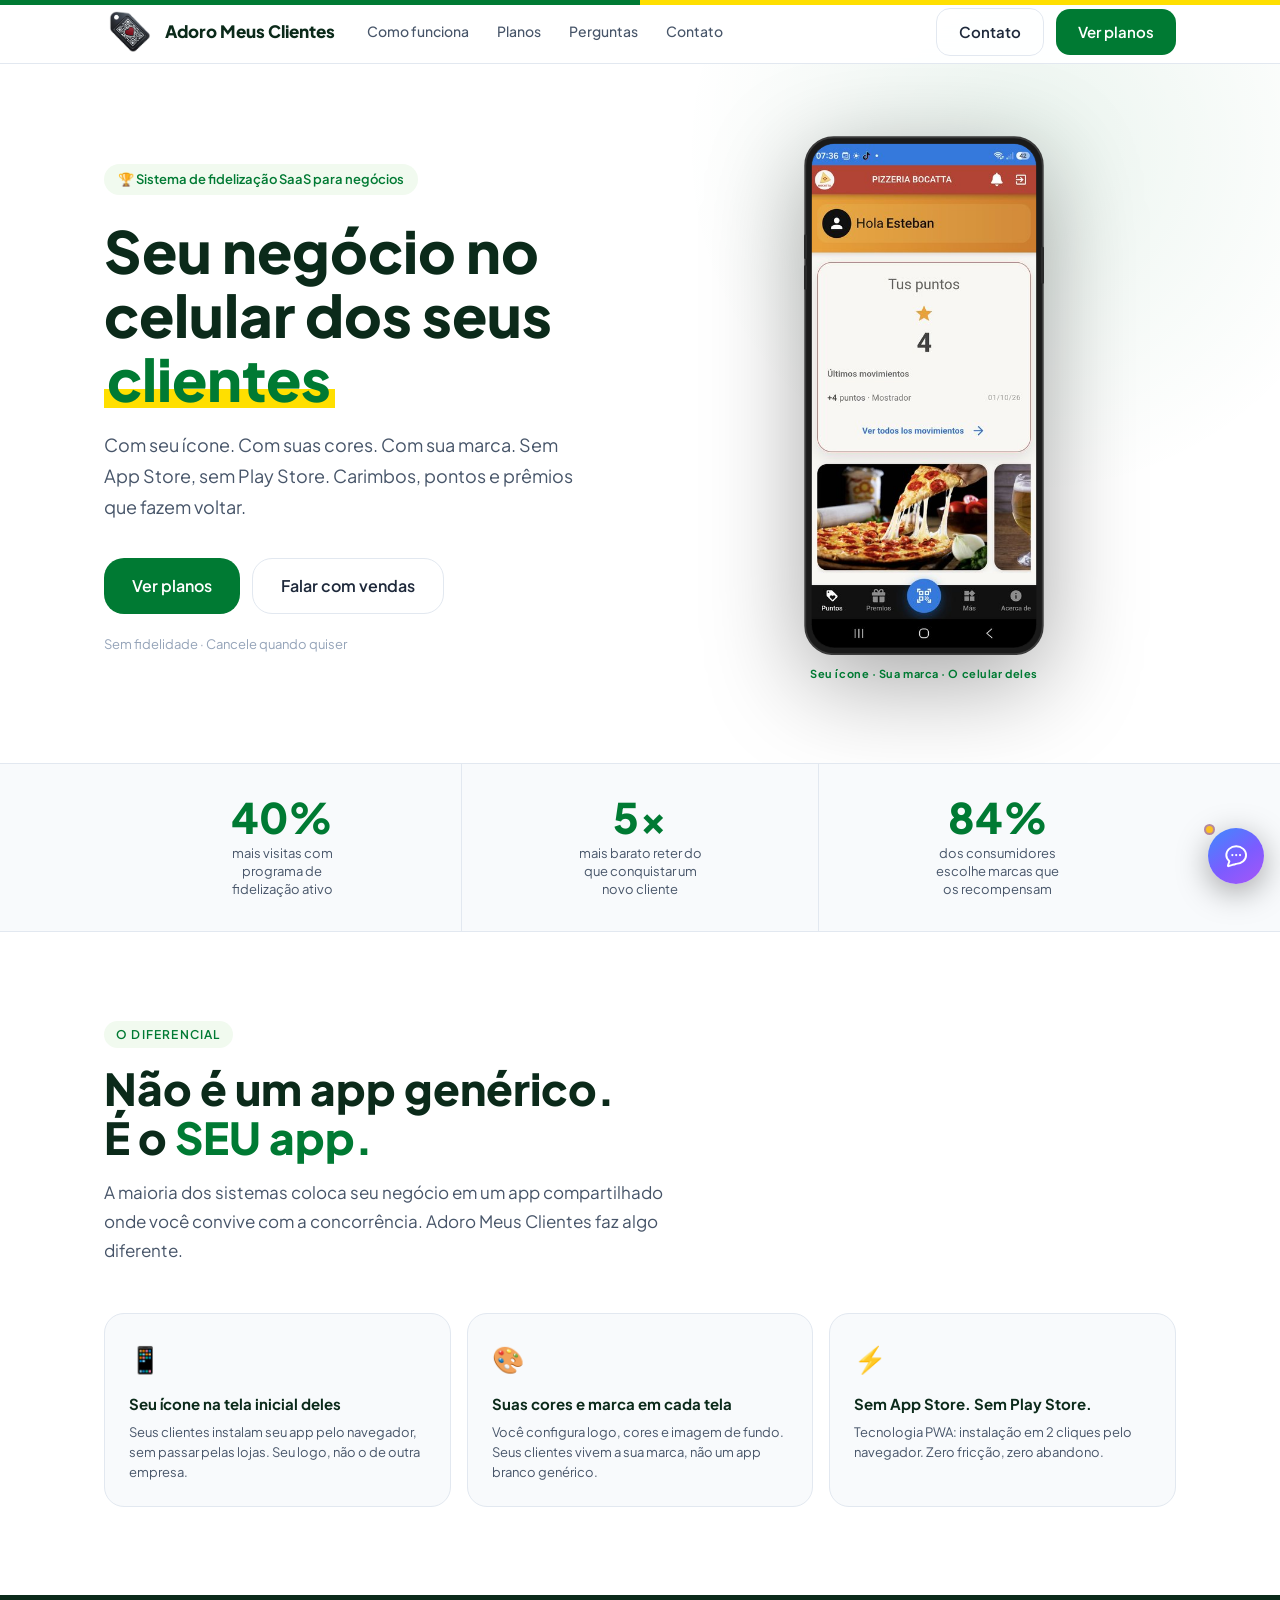
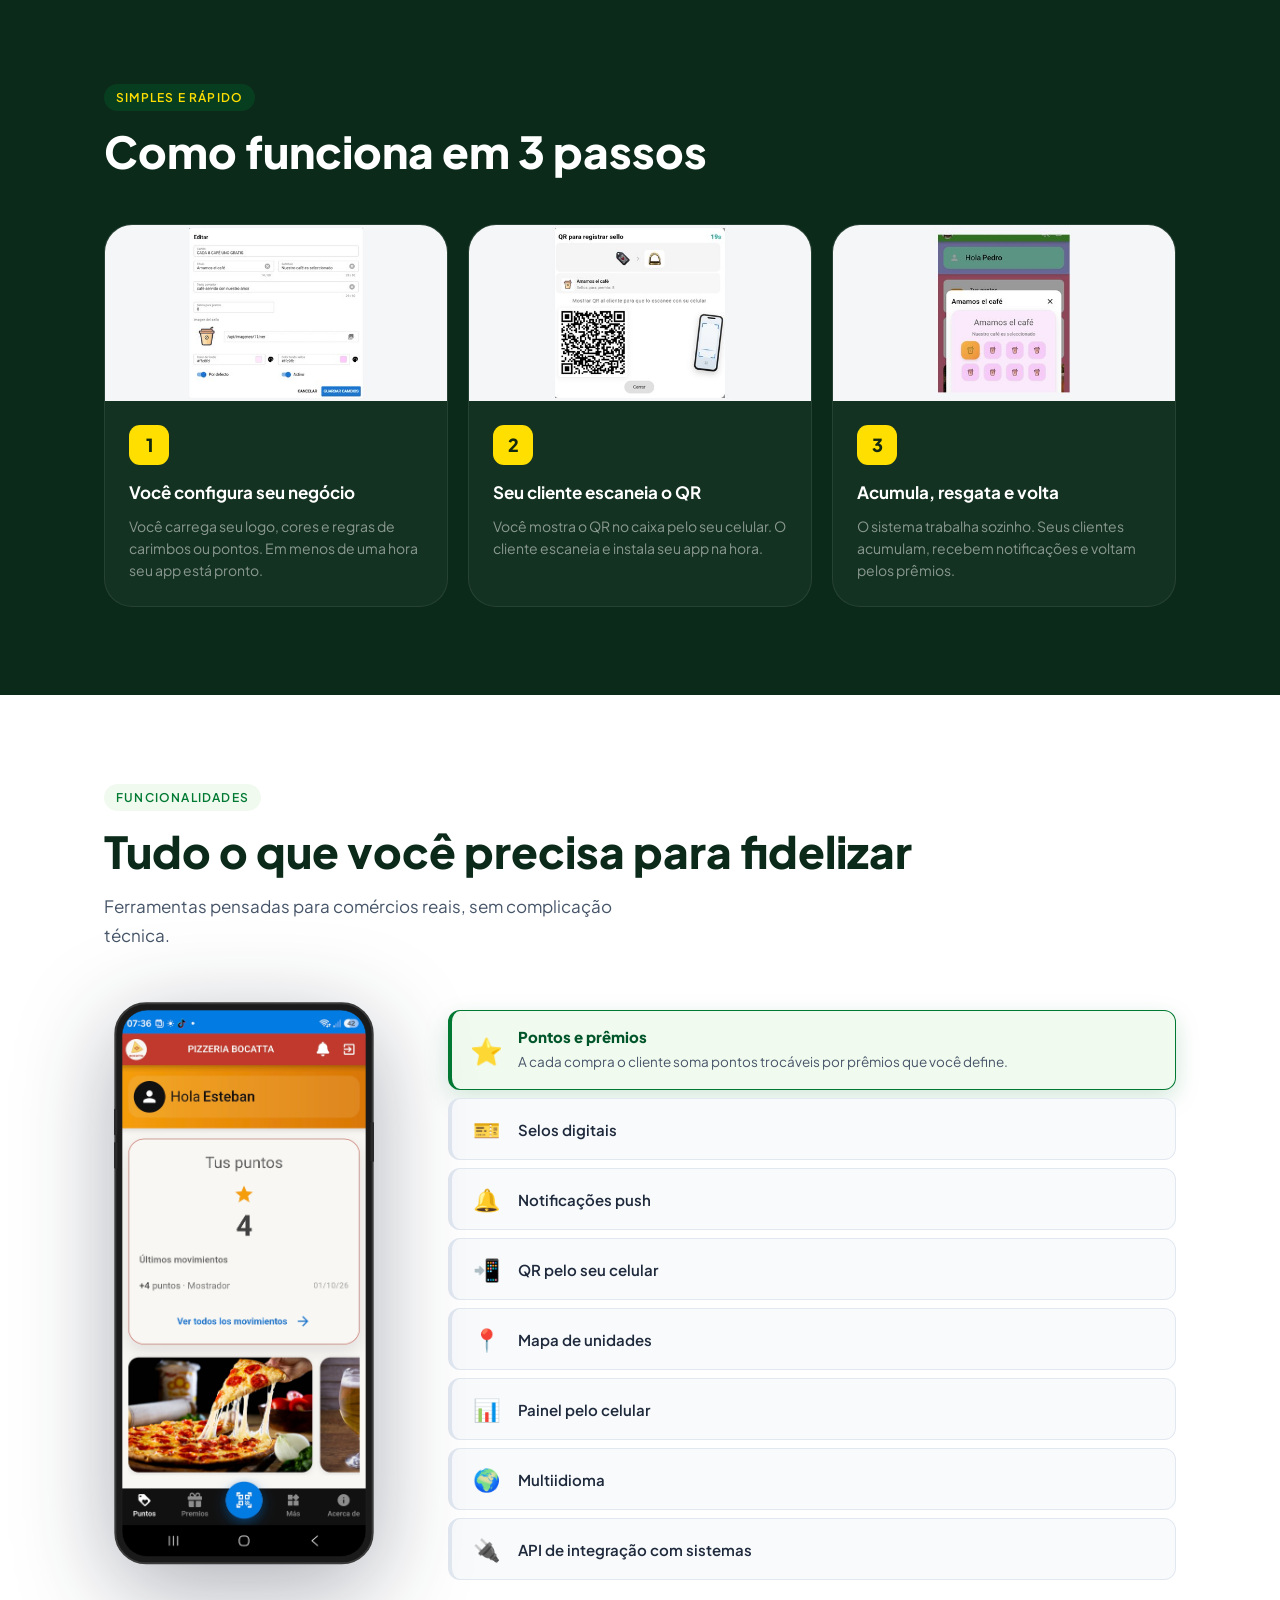
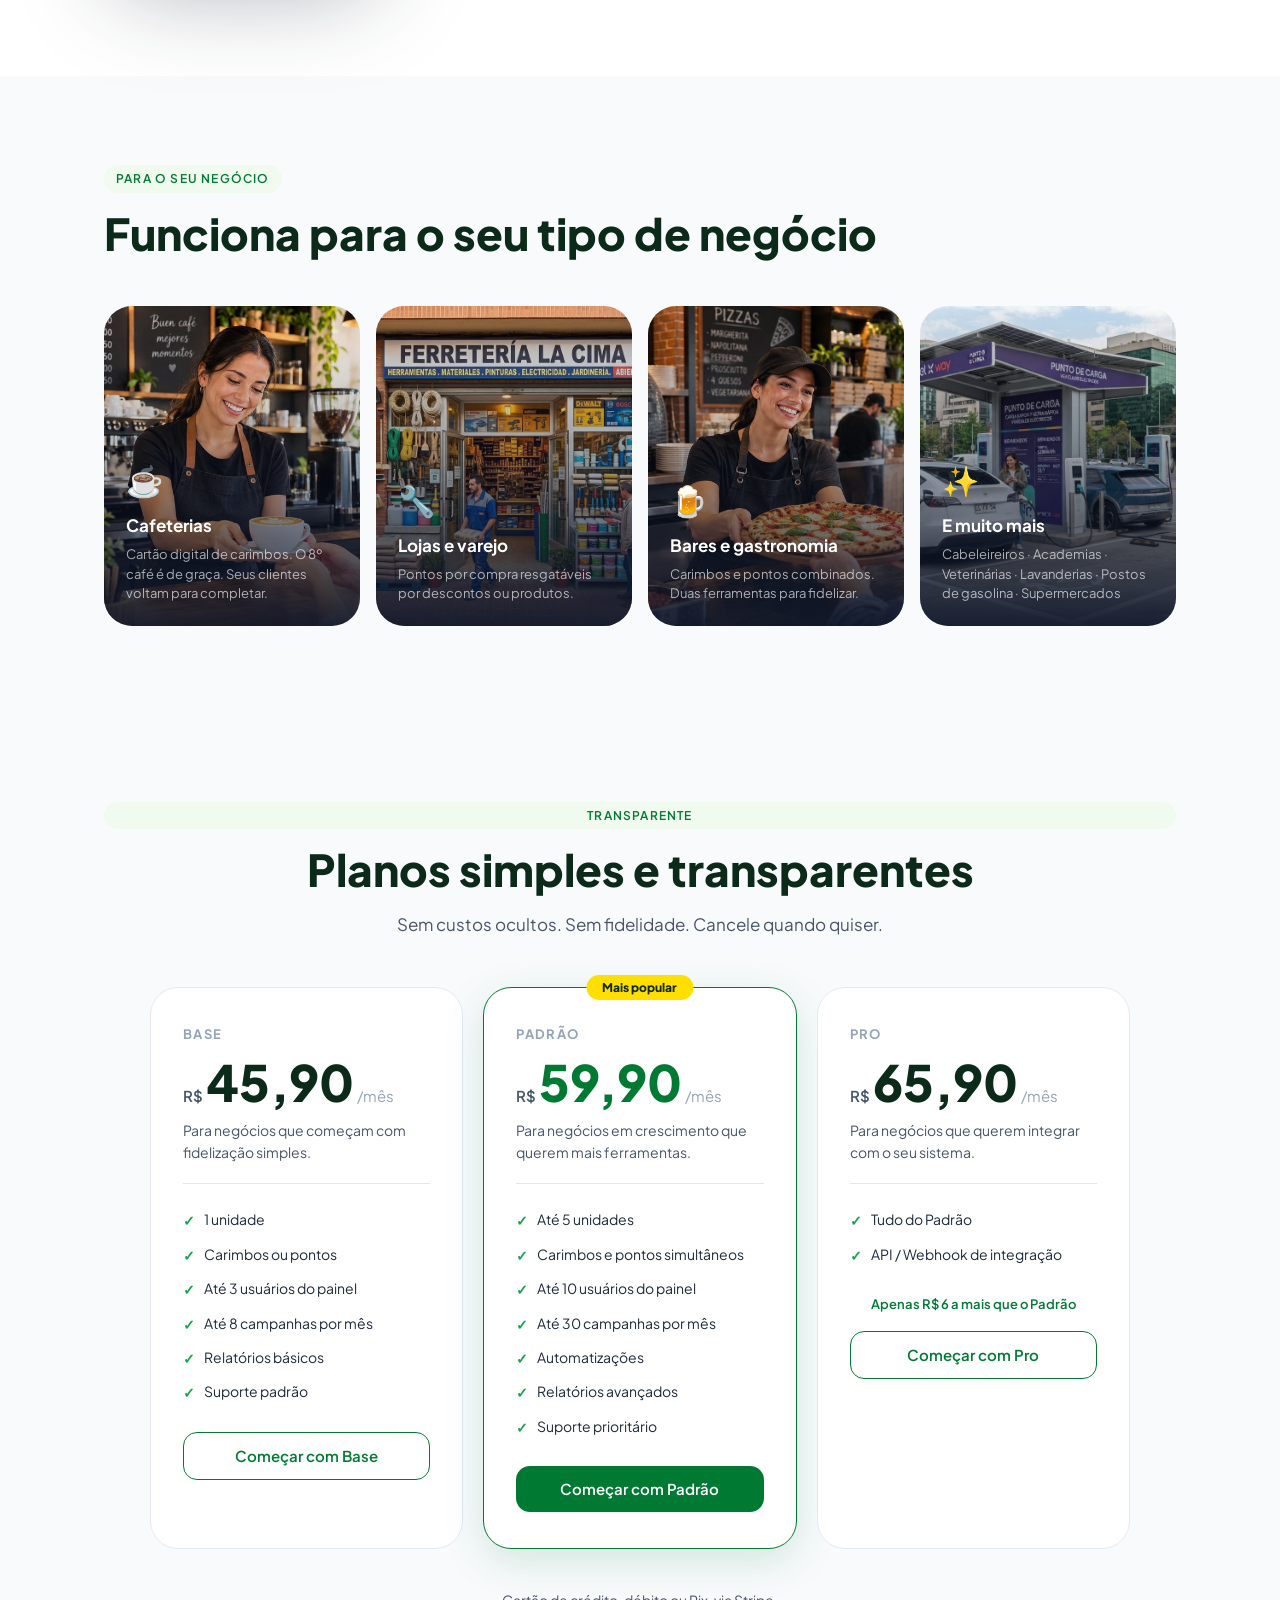
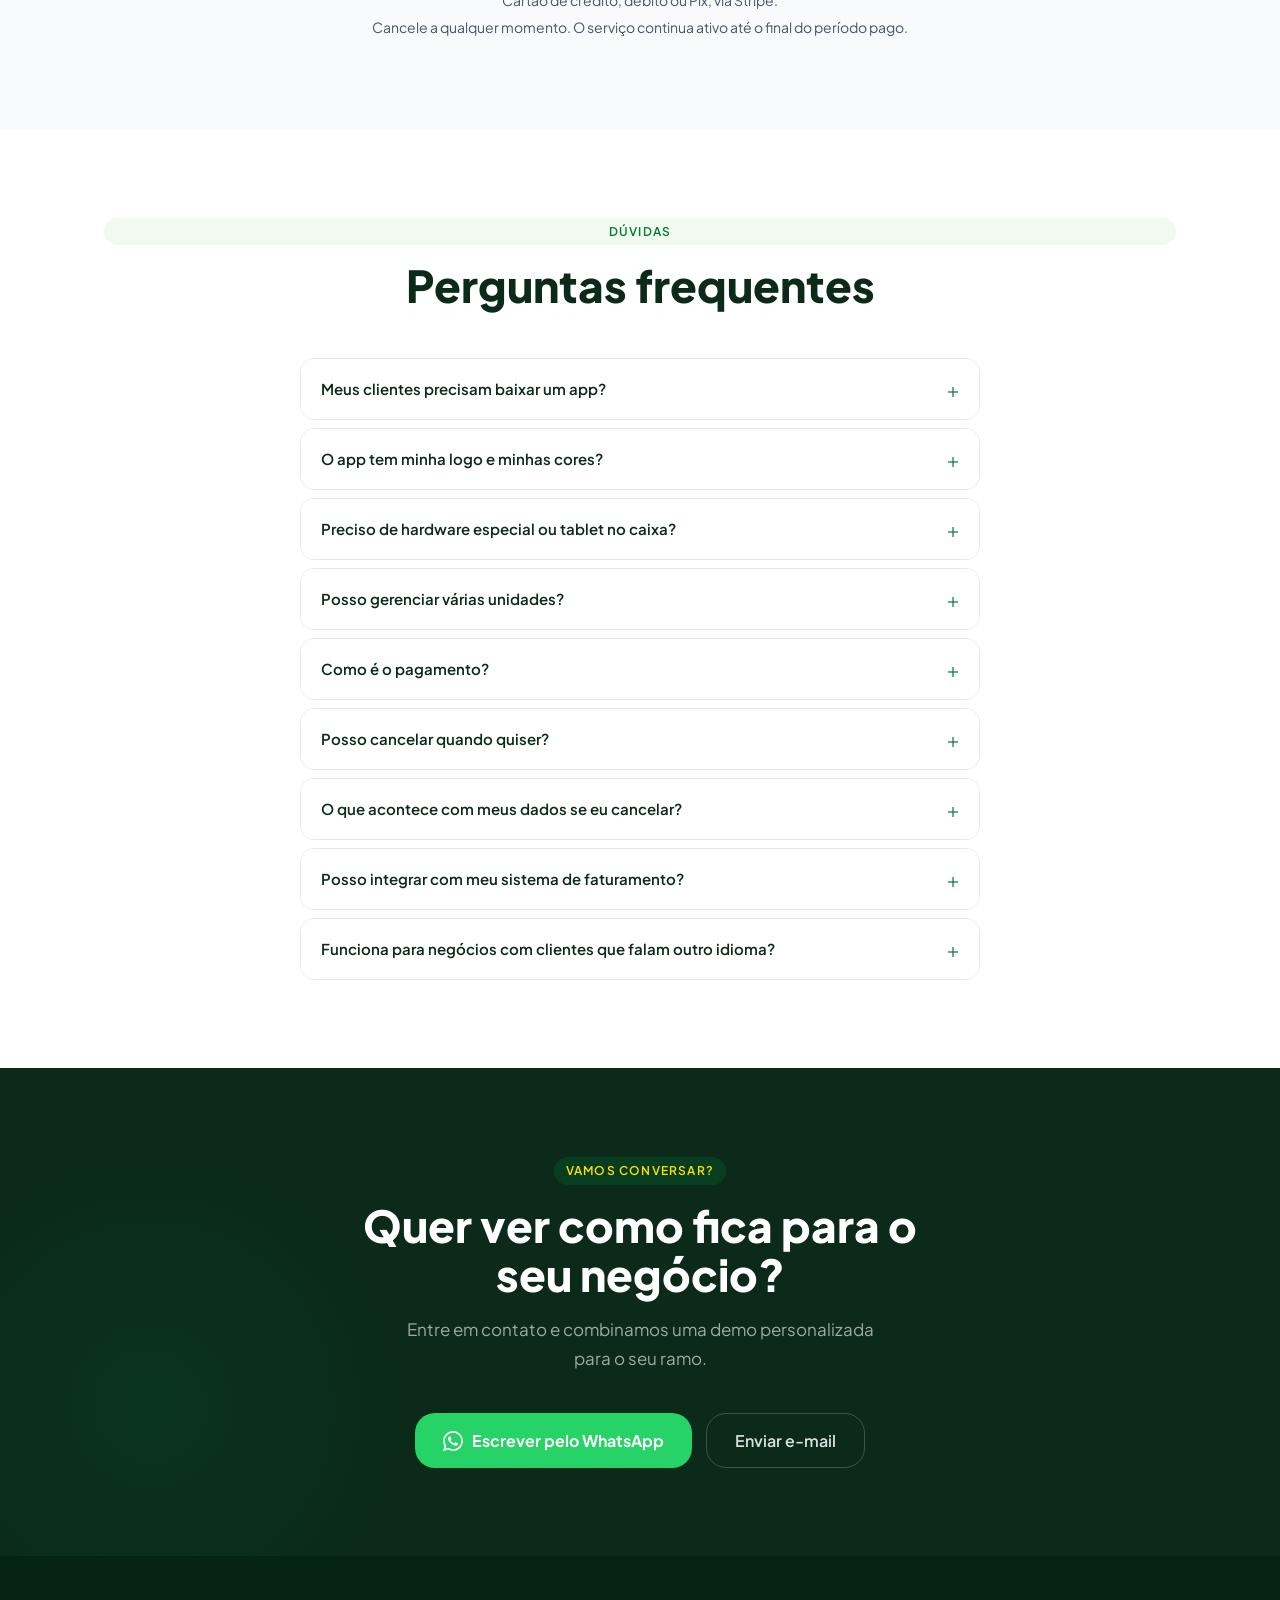
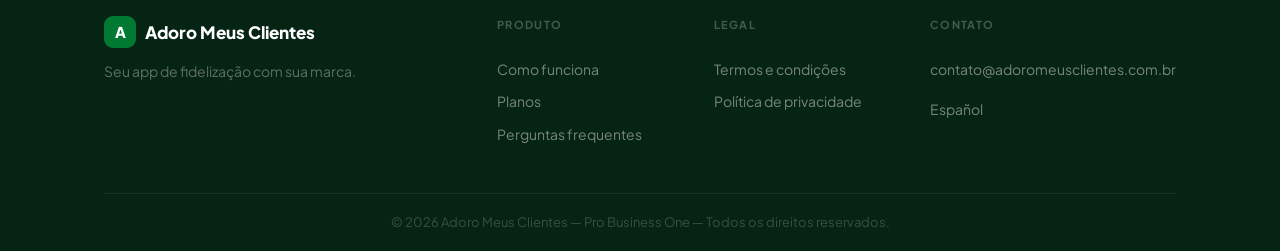
==== commit 8bd6bd91: "feat: nuevos precios (R$ 45,90 / 59,90 / 65,90) Co-Authored-By: Claude Sonnet 5.5 <noreply@anthropic" ====
--- a/index.html
+++ b/index.html
@@ -334,7 +334,7 @@
         <div class="plan__name" data-i18n="pricing.base_name">Base</div>
         <div class="plan__price">
           <span class="plan__cur" data-i18n="pricing.currency">R$</span>
-          <span class="plan__amt" data-i18n="pricing.base_price">78,90</span>
+          <span class="plan__amt" data-i18n="pricing.base_price">45,90</span>
           <span class="plan__per">/<span data-i18n="pricing.monthly">mês</span></span>
         </div>
         <p class="plan__desc" data-i18n="pricing.base_desc">Para negócios que começam com fidelização simples.</p>
@@ -354,7 +354,7 @@
         <div class="plan__name" data-i18n="pricing.std_name">Padrão</div>
         <div class="plan__price">
           <span class="plan__cur" data-i18n="pricing.currency">R$</span>
-          <span class="plan__amt" data-i18n="pricing.std_price">99,95</span>
+          <span class="plan__amt" data-i18n="pricing.std_price">59,90</span>
           <span class="plan__per">/<span data-i18n="pricing.monthly">mês</span></span>
         </div>
         <p class="plan__desc" data-i18n="pricing.std_desc">Para negócios em crescimento que querem mais ferramentas.</p>
@@ -374,7 +374,7 @@
         <div class="plan__name" data-i18n="pricing.pro_name">Pro</div>
         <div class="plan__price">
           <span class="plan__cur" data-i18n="pricing.currency">R$</span>
-          <span class="plan__amt" data-i18n="pricing.pro_price">119,95</span>
+          <span class="plan__amt" data-i18n="pricing.pro_price">65,90</span>
           <span class="plan__per">/<span data-i18n="pricing.monthly">mês</span></span>
         </div>
         <p class="plan__desc" data-i18n="pricing.pro_desc">Para negócios que querem integrar com o seu sistema.</p>
@@ -382,7 +382,7 @@
           <li><span class="checkmark">✓</span><span data-i18n="pricing.pro_f1">Tudo do Padrão</span></li>
           <li><span class="checkmark">✓</span><span data-i18n="pricing.pro_f2">API / Webhook de integração</span></li>
         </ul>
-        <p class="plan__nudge" data-i18n="pricing.pro_nudge" style="font-size:13px;color:var(--brand);font-weight:600;margin-bottom:16px">Apenas R$ 20 a mais que o Padrão</p>
+        <p class="plan__nudge" data-i18n="pricing.pro_nudge" style="font-size:13px;color:var(--brand);font-weight:600;margin-bottom:16px">Apenas R$ 6 a mais que o Padrão</p>
         <a class="btn-outline" href="#contato" data-i18n="pricing.pro_cta">Começar com Pro</a>
       </div>
     </div>
